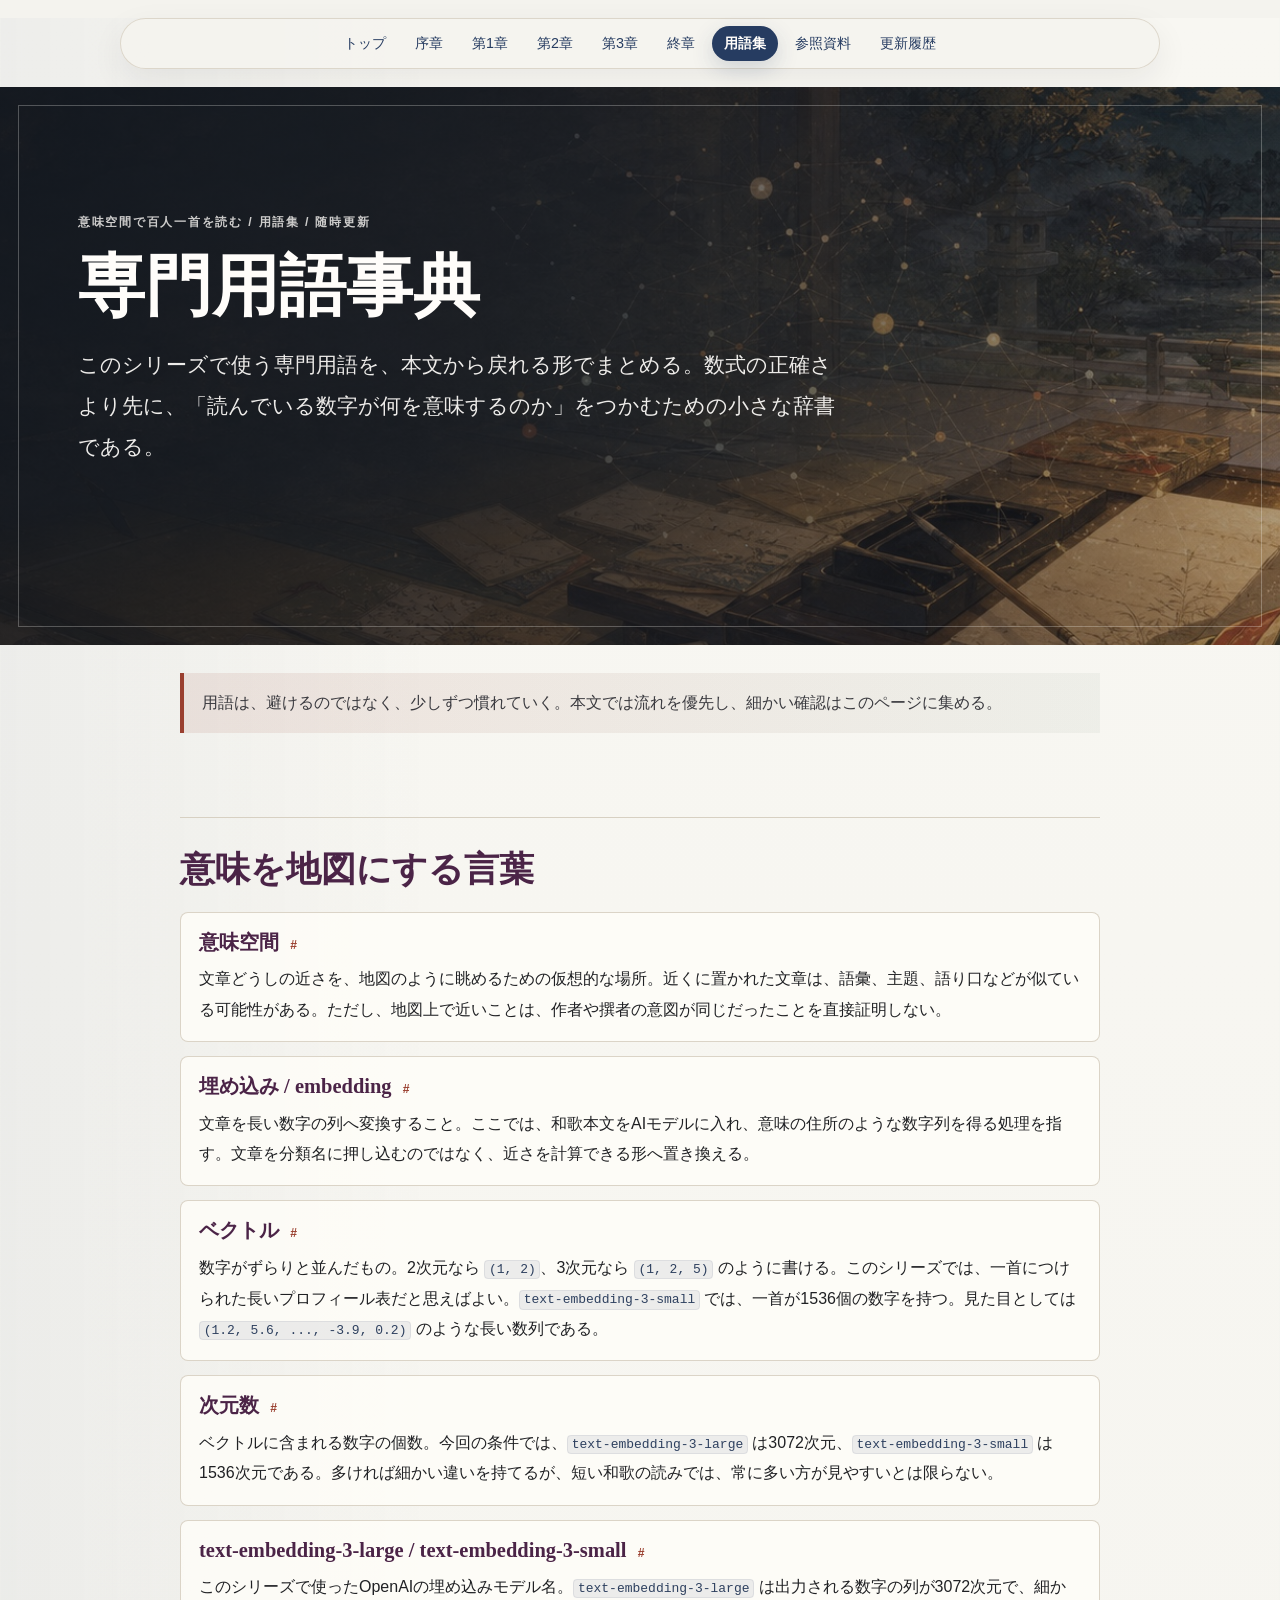
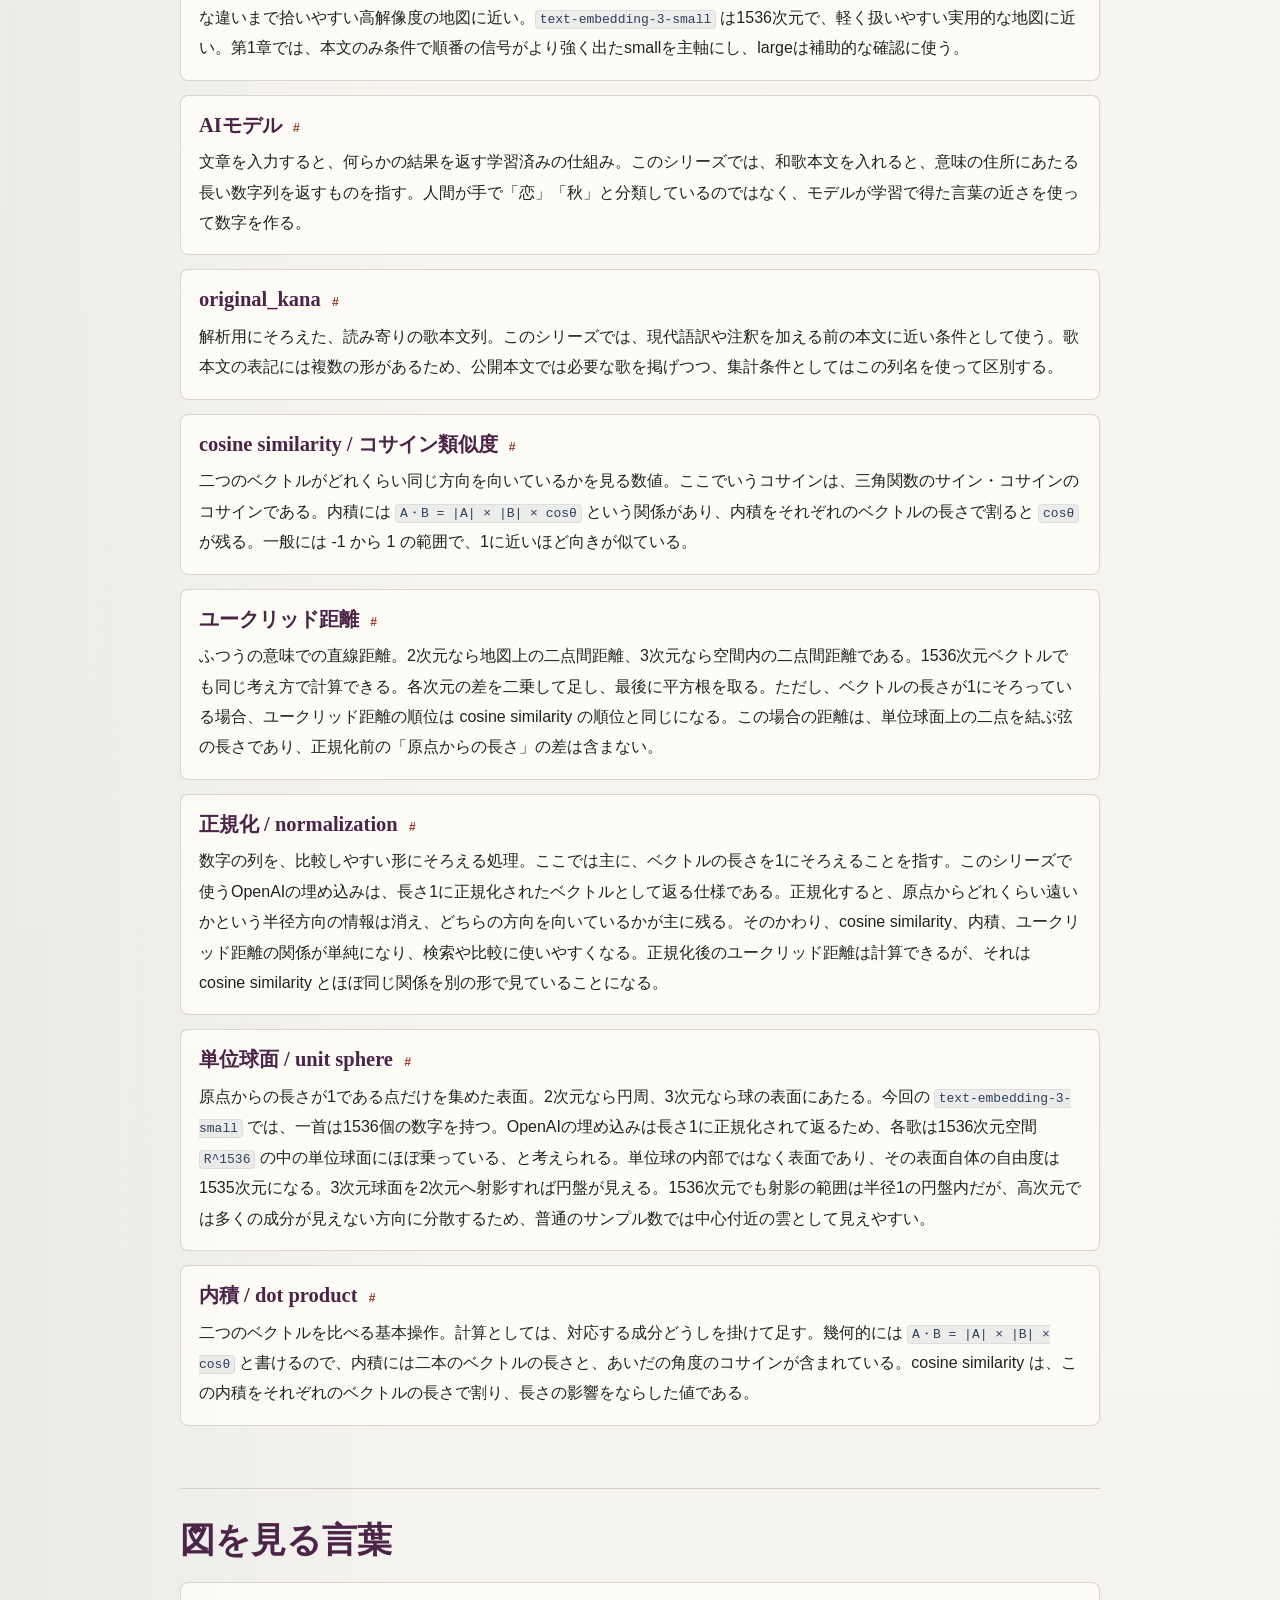
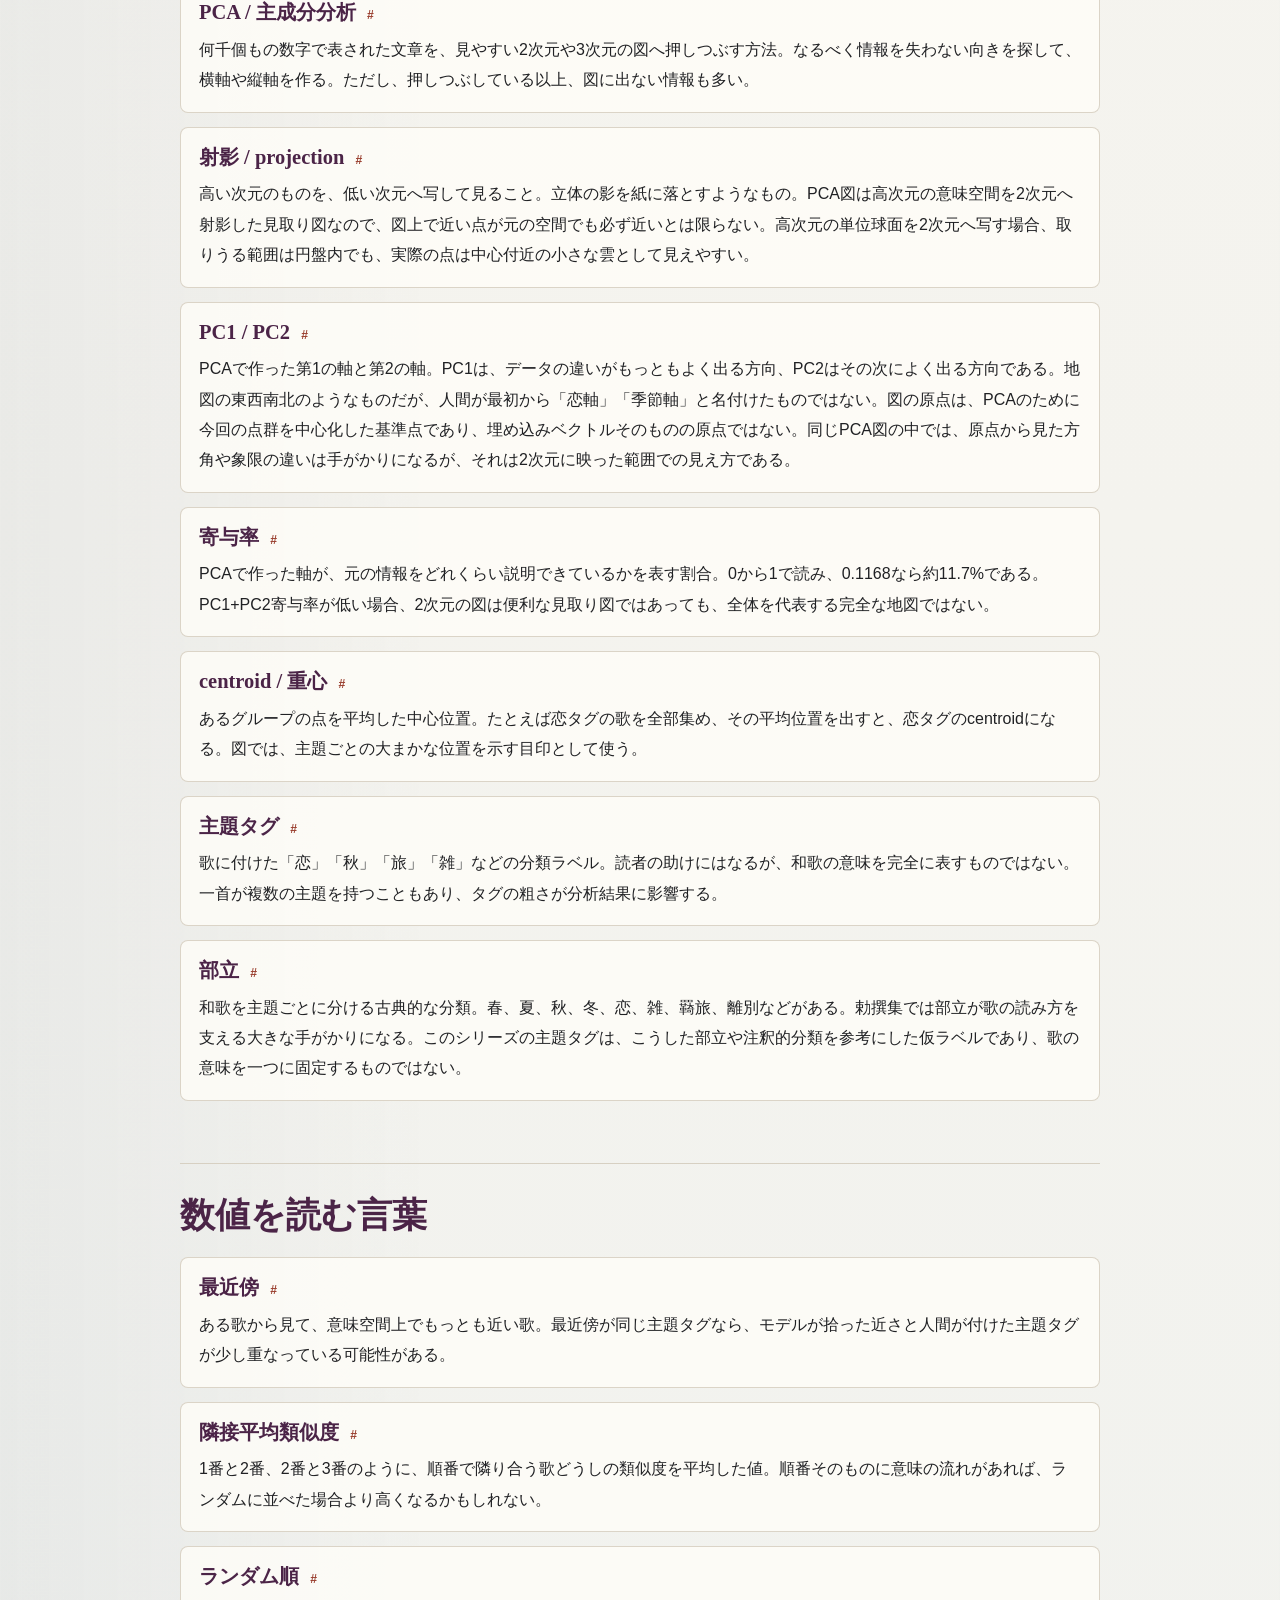
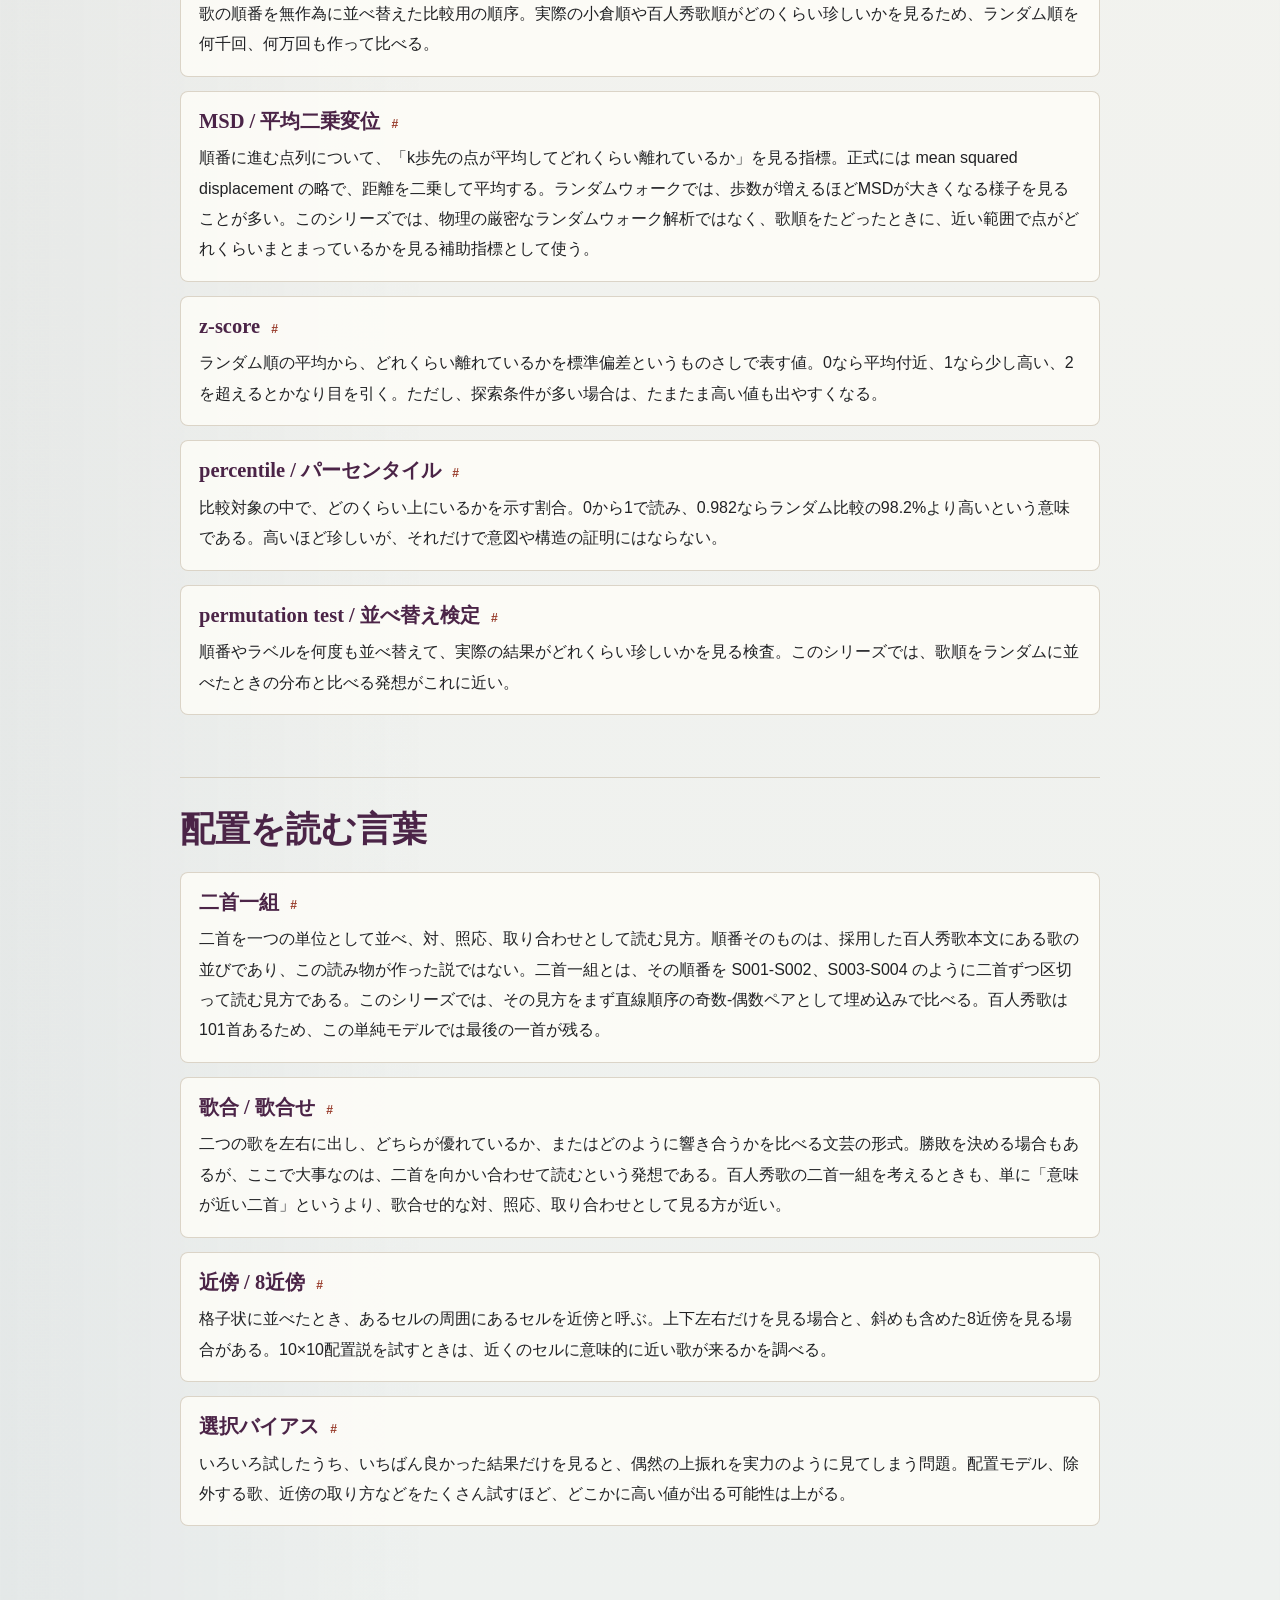
==== docs/glossary/index.html @ 50a4e195 "Initial public HTML reading series" ====
<!doctype html>
<html lang="ja">
  <head>
    <meta charset="utf-8" />
    <meta name="viewport" content="width=device-width, initial-scale=1" />
    <title>用語集 | 意味空間で百人一首を読む</title>
    <link rel="icon" type="image/svg+xml" href="../favicon.svg" />
    <link rel="stylesheet" href="../assets/reading.css?v=20260703-heian-hero4" />
  </head>
  <body class="article article-zero">
    <main>
      <nav>
        <a href="../">トップ</a>
        <a href="../paper/0/">序章</a>
        <a href="../paper/">第1章</a>
        <a href="../paper/2/">第2章</a>
        <a href="../paper/3/">第3章</a>
        <a href="../paper/final/">終章</a>
        <a href="./" aria-current="page">用語集</a>
        <a href="../references/">参照資料</a>
        <a href="../updates/">更新履歴</a>
      </nav>

      <header class="article-hero">
        <p class="meta">意味空間で百人一首を読む / 用語集 / 随時更新</p>
        <h1>専門用語事典</h1>
        <p class="lead">
          このシリーズで使う専門用語を、本文から戻れる形でまとめる。数式の正確さより先に、「読んでいる数字が何を意味するのか」をつかむための小さな辞書である。
        </p>
      </header>

      <p class="note">
        用語は、避けるのではなく、少しずつ慣れていく。本文では流れを優先し、細かい確認はこのページに集める。
      </p>

      <section>
        <h2>意味を地図にする言葉</h2>
        <div class="glossary-list">
          <article class="glossary-item" id="term-semantic-space">
            <h3>意味空間 <a class="anchor-link" href="#term-semantic-space">#</a></h3>
            <p>
              文章どうしの近さを、地図のように眺めるための仮想的な場所。近くに置かれた文章は、語彙、主題、語り口などが似ている可能性がある。ただし、地図上で近いことは、作者や撰者の意図が同じだったことを直接証明しない。
            </p>
          </article>

          <article class="glossary-item" id="term-embedding">
            <h3>埋め込み / embedding <a class="anchor-link" href="#term-embedding">#</a></h3>
            <p>
              文章を長い数字の列へ変換すること。ここでは、和歌本文をAIモデルに入れ、意味の住所のような数字列を得る処理を指す。文章を分類名に押し込むのではなく、近さを計算できる形へ置き換える。
            </p>
          </article>

          <article class="glossary-item" id="term-vector">
            <h3>ベクトル <a class="anchor-link" href="#term-vector">#</a></h3>
            <p>
              数字がずらりと並んだもの。2次元なら <code>(1, 2)</code>、3次元なら <code>(1, 2, 5)</code> のように書ける。このシリーズでは、一首につけられた長いプロフィール表だと思えばよい。<code>text-embedding-3-small</code> では、一首が1536個の数字を持つ。見た目としては <code>(1.2, 5.6, ..., -3.9, 0.2)</code> のような長い数列である。
            </p>
          </article>

          <article class="glossary-item" id="term-dimension">
            <h3>次元数 <a class="anchor-link" href="#term-dimension">#</a></h3>
            <p>
              ベクトルに含まれる数字の個数。今回の条件では、<code>text-embedding-3-large</code> は3072次元、<code>text-embedding-3-small</code> は1536次元である。多ければ細かい違いを持てるが、短い和歌の読みでは、常に多い方が見やすいとは限らない。
            </p>
          </article>

          <article class="glossary-item" id="term-model-large-small">
            <h3>text-embedding-3-large / text-embedding-3-small <a class="anchor-link" href="#term-model-large-small">#</a></h3>
            <p>
              このシリーズで使ったOpenAIの埋め込みモデル名。<code>text-embedding-3-large</code> は出力される数字の列が3072次元で、細かな違いまで拾いやすい高解像度の地図に近い。<code>text-embedding-3-small</code> は1536次元で、軽く扱いやすい実用的な地図に近い。第1章では、本文のみ条件で順番の信号がより強く出たsmallを主軸にし、largeは補助的な確認に使う。
            </p>
          </article>

          <article class="glossary-item" id="term-ai-model">
            <h3>AIモデル <a class="anchor-link" href="#term-ai-model">#</a></h3>
            <p>
              文章を入力すると、何らかの結果を返す学習済みの仕組み。このシリーズでは、和歌本文を入れると、意味の住所にあたる長い数字列を返すものを指す。人間が手で「恋」「秋」と分類しているのではなく、モデルが学習で得た言葉の近さを使って数字を作る。
            </p>
          </article>

          <article class="glossary-item" id="term-original-kana">
            <h3>original_kana <a class="anchor-link" href="#term-original-kana">#</a></h3>
            <p>
              解析用にそろえた、読み寄りの歌本文列。このシリーズでは、現代語訳や注釈を加える前の本文に近い条件として使う。歌本文の表記には複数の形があるため、公開本文では必要な歌を掲げつつ、集計条件としてはこの列名を使って区別する。
            </p>
          </article>

          <article class="glossary-item" id="term-cosine">
            <h3>cosine similarity / コサイン類似度 <a class="anchor-link" href="#term-cosine">#</a></h3>
            <p>
              二つのベクトルがどれくらい同じ方向を向いているかを見る数値。ここでいうコサインは、三角関数のサイン・コサインのコサインである。内積には <code>A・B = |A| × |B| × cosθ</code> という関係があり、内積をそれぞれのベクトルの長さで割ると <code>cosθ</code> が残る。一般には -1 から 1 の範囲で、1に近いほど向きが似ている。
            </p>
          </article>

          <article class="glossary-item" id="term-euclidean">
            <h3>ユークリッド距離 <a class="anchor-link" href="#term-euclidean">#</a></h3>
            <p>
              ふつうの意味での直線距離。2次元なら地図上の二点間距離、3次元なら空間内の二点間距離である。1536次元ベクトルでも同じ考え方で計算できる。各次元の差を二乗して足し、最後に平方根を取る。ただし、ベクトルの長さが1にそろっている場合、ユークリッド距離の順位は cosine similarity の順位と同じになる。この場合の距離は、単位球面上の二点を結ぶ弦の長さであり、正規化前の「原点からの長さ」の差は含まない。
            </p>
          </article>

          <article class="glossary-item" id="term-normalization">
            <h3>正規化 / normalization <a class="anchor-link" href="#term-normalization">#</a></h3>
            <p>
              数字の列を、比較しやすい形にそろえる処理。ここでは主に、ベクトルの長さを1にそろえることを指す。このシリーズで使うOpenAIの埋め込みは、長さ1に正規化されたベクトルとして返る仕様である。正規化すると、原点からどれくらい遠いかという半径方向の情報は消え、どちらの方向を向いているかが主に残る。そのかわり、cosine similarity、内積、ユークリッド距離の関係が単純になり、検索や比較に使いやすくなる。正規化後のユークリッド距離は計算できるが、それは cosine similarity とほぼ同じ関係を別の形で見ていることになる。
            </p>
          </article>

          <article class="glossary-item" id="term-unit-sphere">
            <h3>単位球面 / unit sphere <a class="anchor-link" href="#term-unit-sphere">#</a></h3>
            <p>
              原点からの長さが1である点だけを集めた表面。2次元なら円周、3次元なら球の表面にあたる。今回の <code>text-embedding-3-small</code> では、一首は1536個の数字を持つ。OpenAIの埋め込みは長さ1に正規化されて返るため、各歌は1536次元空間 <code>R^1536</code> の中の単位球面にほぼ乗っている、と考えられる。単位球の内部ではなく表面であり、その表面自体の自由度は1535次元になる。3次元球面を2次元へ射影すれば円盤が見える。1536次元でも射影の範囲は半径1の円盤内だが、高次元では多くの成分が見えない方向に分散するため、普通のサンプル数では中心付近の雲として見えやすい。
            </p>
          </article>

          <article class="glossary-item" id="term-dot-product">
            <h3>内積 / dot product <a class="anchor-link" href="#term-dot-product">#</a></h3>
            <p>
              二つのベクトルを比べる基本操作。計算としては、対応する成分どうしを掛けて足す。幾何的には <code>A・B = |A| × |B| × cosθ</code> と書けるので、内積には二本のベクトルの長さと、あいだの角度のコサインが含まれている。cosine similarity は、この内積をそれぞれのベクトルの長さで割り、長さの影響をならした値である。
            </p>
          </article>
        </div>
      </section>

      <section>
        <h2>図を見る言葉</h2>
        <div class="glossary-list">
          <article class="glossary-item" id="term-pca">
            <h3>PCA / 主成分分析 <a class="anchor-link" href="#term-pca">#</a></h3>
            <p>
              何千個もの数字で表された文章を、見やすい2次元や3次元の図へ押しつぶす方法。なるべく情報を失わない向きを探して、横軸や縦軸を作る。ただし、押しつぶしている以上、図に出ない情報も多い。
            </p>
          </article>

          <article class="glossary-item" id="term-projection">
            <h3>射影 / projection <a class="anchor-link" href="#term-projection">#</a></h3>
            <p>
              高い次元のものを、低い次元へ写して見ること。立体の影を紙に落とすようなもの。PCA図は高次元の意味空間を2次元へ射影した見取り図なので、図上で近い点が元の空間でも必ず近いとは限らない。高次元の単位球面を2次元へ写す場合、取りうる範囲は円盤内でも、実際の点は中心付近の小さな雲として見えやすい。
            </p>
          </article>

          <article class="glossary-item" id="term-pc">
            <h3>PC1 / PC2 <a class="anchor-link" href="#term-pc">#</a></h3>
            <p>
              PCAで作った第1の軸と第2の軸。PC1は、データの違いがもっともよく出る方向、PC2はその次によく出る方向である。地図の東西南北のようなものだが、人間が最初から「恋軸」「季節軸」と名付けたものではない。図の原点は、PCAのために今回の点群を中心化した基準点であり、埋め込みベクトルそのものの原点ではない。同じPCA図の中では、原点から見た方角や象限の違いは手がかりになるが、それは2次元に映った範囲での見え方である。
            </p>
          </article>

          <article class="glossary-item" id="term-explained-variance">
            <h3>寄与率 <a class="anchor-link" href="#term-explained-variance">#</a></h3>
            <p>
              PCAで作った軸が、元の情報をどれくらい説明できているかを表す割合。0から1で読み、0.1168なら約11.7%である。PC1+PC2寄与率が低い場合、2次元の図は便利な見取り図ではあっても、全体を代表する完全な地図ではない。
            </p>
          </article>

          <article class="glossary-item" id="term-centroid">
            <h3>centroid / 重心 <a class="anchor-link" href="#term-centroid">#</a></h3>
            <p>
              あるグループの点を平均した中心位置。たとえば恋タグの歌を全部集め、その平均位置を出すと、恋タグのcentroidになる。図では、主題ごとの大まかな位置を示す目印として使う。
            </p>
          </article>

          <article class="glossary-item" id="term-theme-tag">
            <h3>主題タグ <a class="anchor-link" href="#term-theme-tag">#</a></h3>
            <p>
              歌に付けた「恋」「秋」「旅」「雑」などの分類ラベル。読者の助けにはなるが、和歌の意味を完全に表すものではない。一首が複数の主題を持つこともあり、タグの粗さが分析結果に影響する。
            </p>
          </article>

          <article class="glossary-item" id="term-budate">
            <h3>部立 <a class="anchor-link" href="#term-budate">#</a></h3>
            <p>
              和歌を主題ごとに分ける古典的な分類。春、夏、秋、冬、恋、雑、羇旅、離別などがある。勅撰集では部立が歌の読み方を支える大きな手がかりになる。このシリーズの主題タグは、こうした部立や注釈的分類を参考にした仮ラベルであり、歌の意味を一つに固定するものではない。
            </p>
          </article>
        </div>
      </section>

      <section>
        <h2>数値を読む言葉</h2>
        <div class="glossary-list">
          <article class="glossary-item" id="term-nearest-neighbor">
            <h3>最近傍 <a class="anchor-link" href="#term-nearest-neighbor">#</a></h3>
            <p>
              ある歌から見て、意味空間上でもっとも近い歌。最近傍が同じ主題タグなら、モデルが拾った近さと人間が付けた主題タグが少し重なっている可能性がある。
            </p>
          </article>

          <article class="glossary-item" id="term-adjacent-similarity">
            <h3>隣接平均類似度 <a class="anchor-link" href="#term-adjacent-similarity">#</a></h3>
            <p>
              1番と2番、2番と3番のように、順番で隣り合う歌どうしの類似度を平均した値。順番そのものに意味の流れがあれば、ランダムに並べた場合より高くなるかもしれない。
            </p>
          </article>

          <article class="glossary-item" id="term-random-order">
            <h3>ランダム順 <a class="anchor-link" href="#term-random-order">#</a></h3>
            <p>
              歌の順番を無作為に並べ替えた比較用の順序。実際の小倉順や百人秀歌順がどのくらい珍しいかを見るため、ランダム順を何千回、何万回も作って比べる。
            </p>
          </article>

          <article class="glossary-item" id="term-msd">
            <h3>MSD / 平均二乗変位 <a class="anchor-link" href="#term-msd">#</a></h3>
            <p>
              順番に進む点列について、「k歩先の点が平均してどれくらい離れているか」を見る指標。正式には mean squared displacement の略で、距離を二乗して平均する。ランダムウォークでは、歩数が増えるほどMSDが大きくなる様子を見ることが多い。このシリーズでは、物理の厳密なランダムウォーク解析ではなく、歌順をたどったときに、近い範囲で点がどれくらいまとまっているかを見る補助指標として使う。
            </p>
          </article>

          <article class="glossary-item" id="term-z-score">
            <h3>z-score <a class="anchor-link" href="#term-z-score">#</a></h3>
            <p>
              ランダム順の平均から、どれくらい離れているかを標準偏差というものさしで表す値。0なら平均付近、1なら少し高い、2を超えるとかなり目を引く。ただし、探索条件が多い場合は、たまたま高い値も出やすくなる。
            </p>
          </article>

          <article class="glossary-item" id="term-percentile">
            <h3>percentile / パーセンタイル <a class="anchor-link" href="#term-percentile">#</a></h3>
            <p>
              比較対象の中で、どのくらい上にいるかを示す割合。0から1で読み、0.982ならランダム比較の98.2%より高いという意味である。高いほど珍しいが、それだけで意図や構造の証明にはならない。
            </p>
          </article>

          <article class="glossary-item" id="term-permutation">
            <h3>permutation test / 並べ替え検定 <a class="anchor-link" href="#term-permutation">#</a></h3>
            <p>
              順番やラベルを何度も並べ替えて、実際の結果がどれくらい珍しいかを見る検査。このシリーズでは、歌順をランダムに並べたときの分布と比べる発想がこれに近い。
            </p>
          </article>
        </div>
      </section>

      <section>
        <h2>配置を読む言葉</h2>
        <div class="glossary-list">
          <article class="glossary-item" id="term-two-poem-pair">
            <h3>二首一組 <a class="anchor-link" href="#term-two-poem-pair">#</a></h3>
            <p>
              二首を一つの単位として並べ、対、照応、取り合わせとして読む見方。順番そのものは、採用した百人秀歌本文にある歌の並びであり、この読み物が作った説ではない。二首一組とは、その順番を S001-S002、S003-S004 のように二首ずつ区切って読む見方である。このシリーズでは、その見方をまず直線順序の奇数-偶数ペアとして埋め込みで比べる。百人秀歌は101首あるため、この単純モデルでは最後の一首が残る。
            </p>
          </article>

          <article class="glossary-item" id="term-utaawase">
            <h3>歌合 / 歌合せ <a class="anchor-link" href="#term-utaawase">#</a></h3>
            <p>
              二つの歌を左右に出し、どちらが優れているか、またはどのように響き合うかを比べる文芸の形式。勝敗を決める場合もあるが、ここで大事なのは、二首を向かい合わせて読むという発想である。百人秀歌の二首一組を考えるときも、単に「意味が近い二首」というより、歌合せ的な対、照応、取り合わせとして見る方が近い。
            </p>
          </article>

          <article class="glossary-item" id="term-neighborhood">
            <h3>近傍 / 8近傍 <a class="anchor-link" href="#term-neighborhood">#</a></h3>
            <p>
              格子状に並べたとき、あるセルの周囲にあるセルを近傍と呼ぶ。上下左右だけを見る場合と、斜めも含めた8近傍を見る場合がある。10×10配置説を試すときは、近くのセルに意味的に近い歌が来るかを調べる。
            </p>
          </article>

          <article class="glossary-item" id="term-selection-bias">
            <h3>選択バイアス <a class="anchor-link" href="#term-selection-bias">#</a></h3>
            <p>
              いろいろ試したうち、いちばん良かった結果だけを見ると、偶然の上振れを実力のように見てしまう問題。配置モデル、除外する歌、近傍の取り方などをたくさん試すほど、どこかに高い値が出る可能性は上がる。
            </p>
          </article>
        </div>
      </section>
    </main>
  </body>
</html>
---- docs/assets/reading.css ----
* {
  box-sizing: border-box;
}

:root {
  color-scheme: light;
  --ink: #202124;
  --soft-ink: #3a3a3f;
  --muted: #74706a;
  --line: #d7d0c2;
  --paper: #f4f3ee;
  --wash: #eceff0;
  --panel: rgba(255, 254, 249, 0.92);
  --plum: #4b2447;
  --cinnabar: #9a3f2f;
  --moss: #526b55;
  --indigo: #263c61;
  --gold: #a77d35;
  --shadow: 0 22px 70px rgba(38, 45, 47, 0.15);
  --serif: "Hiragino Mincho ProN", "Yu Mincho", "YuMincho", "Noto Serif JP", serif;
  --sans: -apple-system, BlinkMacSystemFont, "Hiragino Sans", "Yu Gothic", "YuGothic", sans-serif;
}

html {
  background: var(--paper);
  scroll-padding-top: 112px;
}

body {
  background:
    linear-gradient(90deg, rgba(38, 60, 97, 0.05) 0, transparent 34%),
    linear-gradient(180deg, #f8f7f2 0, var(--paper) 58%, #eef1ef 100%);
  color: var(--ink);
  font-family: var(--sans);
  line-height: 1.9;
  margin: 0;
}

body.home main,
body.article main {
  margin: 0;
  max-width: none;
  padding: 0 0 80px;
}

body.home > main > *,
body.article > main > * {
  margin-left: auto;
  margin-right: auto;
  max-width: 1040px;
  width: calc(100% - 44px);
}

body.home > main > .home-hero,
body.article > main > .article-hero {
  max-width: none;
  width: 100%;
}

nav {
  align-items: center;
  background: rgba(244, 243, 238, 0.82);
  border: 1px solid rgba(215, 208, 194, 0.82);
  border-radius: 999px;
  box-shadow: 0 12px 34px rgba(32, 33, 36, 0.07);
  display: flex;
  flex-wrap: wrap;
  gap: 5px;
  justify-content: center;
  margin-bottom: 0;
  margin-top: 18px;
  padding: 7px;
  position: sticky;
  top: 14px;
  z-index: 5;
}

nav a,
.button {
  border-radius: 999px;
  color: var(--indigo);
  display: inline-flex;
  font-size: 0.9rem;
  letter-spacing: 0;
  line-height: 1.3;
  margin-right: 0;
  padding: 8px 12px;
  text-decoration: none;
}

nav a:hover,
.button:hover {
  background: rgba(38, 60, 97, 0.09);
}

nav a[aria-current="page"] {
  background: var(--indigo);
  box-shadow: 0 8px 22px rgba(38, 60, 97, 0.18);
  color: #fffdfa;
  font-weight: 700;
}

nav a[aria-current="page"]:hover {
  background: var(--indigo);
  color: #fffdfa;
}

a {
  color: var(--indigo);
  text-decoration-color: rgba(154, 63, 47, 0.45);
  text-decoration-thickness: 1px;
  text-underline-offset: 4px;
}

a:hover {
  color: var(--cinnabar);
}

.term {
  color: var(--indigo);
  text-decoration-color: rgba(154, 63, 47, 0.42);
  text-decoration-line: underline;
  text-decoration-style: dotted;
  text-decoration-thickness: 1px;
  text-underline-offset: 4px;
}

.home-hero,
.article-hero {
  --hero-image: url("../figures/hero-heian-semantic-map.jpg");
  background-image:
    linear-gradient(90deg, rgba(20, 24, 31, 0.88) 0%, rgba(30, 32, 37, 0.68) 52%, rgba(30, 32, 37, 0.2) 100%),
    var(--hero-image);
  background-position: center 62%;
  background-size: 145% auto;
  border-radius: 0;
  color: #fffdfa;
  margin-top: 18px;
  min-height: min(62vh, 590px);
  overflow: hidden;
  padding: clamp(64px, 10vw, 124px) clamp(24px, 7vw, 78px);
  position: relative;
  width: 100%;
}

.home-hero {
  --hero-image: url("../figures/hero-heian-semantic-map.jpg");
  background-position: center center;
  background-size: cover;
  margin-top: 18px;
  max-width: none;
  min-height: min(66vh, 620px);
  width: 100%;
}

.article-one .article-hero {
  --hero-image: url("../figures/hero-heian-semantic-map.jpg");
}

.article-zero .article-hero {
  --hero-image: url("../figures/hero-heian-semantic-map.jpg");
}

.home-hero::before,
.article-hero::before {
  border: 1px solid rgba(255, 253, 250, 0.26);
  content: "";
  inset: 18px;
  pointer-events: none;
  position: absolute;
}

.home-hero > *,
.article-hero > * {
  max-width: 820px;
  position: relative;
}

.meta,
.eyebrow {
  color: inherit;
  font-size: 0.78rem;
  font-weight: 700;
  letter-spacing: 0.14em;
  margin: 0 0 18px;
  opacity: 0.78;
  text-transform: uppercase;
}

h1 {
  font-family: var(--serif);
  font-size: clamp(2.45rem, 6.2vw, 5.15rem);
  font-weight: 600;
  letter-spacing: 0;
  line-height: 1.06;
  margin: 0 0 22px;
}

.article-hero h1 {
  font-size: clamp(2.25rem, 5.2vw, 4.65rem);
}

.lead {
  color: inherit;
  font-size: clamp(1.06rem, 2vw, 1.34rem);
  line-height: 1.92;
  max-width: 760px;
  opacity: 0.92;
}

.project-credits {
  display: flex;
  flex-wrap: wrap;
  gap: 10px 18px;
  margin: 22px 0 0;
  max-width: 760px;
}

.project-credits span {
  background: rgba(255, 253, 250, 0.1);
  border: 1px solid rgba(255, 253, 250, 0.22);
  color: rgba(255, 253, 250, 0.88);
  font-size: 0.88rem;
  line-height: 1.5;
  padding: 6px 10px;
}

.project-credits b {
  color: #fffdfa;
  font-weight: 700;
  margin-right: 0.45em;
}

.project-credits small {
  color: rgba(255, 253, 250, 0.72);
  font-size: 0.78em;
  margin-left: 0.3em;
  white-space: nowrap;
}

.home-hero .project-credits {
  margin-bottom: 28px;
}

.hero-actions {
  display: flex;
  flex-wrap: wrap;
  gap: 12px;
  margin-top: 34px;
}

.hero-actions a {
  border: 1px solid rgba(255, 253, 250, 0.54);
  border-radius: 999px;
  color: #fffdfa;
  padding: 10px 16px;
  text-decoration: none;
}

.hero-actions a:first-child {
  background: rgba(255, 253, 250, 0.16);
}

.hero-actions a:hover {
  background: rgba(255, 253, 250, 0.26);
  color: #fffdfa;
}

.home .note,
.article .note {
  background: linear-gradient(90deg, rgba(154, 63, 47, 0.1), rgba(82, 107, 85, 0.06));
  border-left: 4px solid var(--cinnabar);
  color: var(--soft-ink);
  margin-bottom: 22px;
  margin-top: 28px;
  padding: 15px 0 15px 18px;
}

section {
  padding-top: 8px;
}

body.article section,
body.article .note {
  max-width: 920px;
}

body.article .article-hero .note {
  background: rgba(255, 253, 250, 0.08);
  border-left-color: rgba(201, 88, 65, 0.84);
  color: rgba(255, 253, 250, 0.88);
  max-width: 760px;
}

body.article section:has(.grid),
body.article section:has(.two),
body.article section:has(table) {
  max-width: 1040px;
}

body.article section:has(.figure-spread) {
  max-width: 1280px;
}

.chapter-toc {
  background: rgba(255, 254, 249, 0.76);
  border: 1px solid rgba(215, 208, 194, 0.92);
  border-radius: 8px;
  box-shadow: 0 14px 42px rgba(45, 50, 52, 0.06);
  margin-bottom: 18px;
  margin-top: 30px;
  max-width: 1040px;
  padding: 18px 20px 20px;
}

.toc-title {
  color: var(--plum);
  font-family: var(--serif);
  font-size: 1.12rem;
  font-weight: 600;
  line-height: 1.35;
  margin: 0 0 10px;
}

.chapter-toc ol {
  display: grid;
  gap: 7px 22px;
  grid-template-columns: repeat(auto-fit, minmax(220px, 1fr));
  line-height: 1.6;
  margin: 0;
  padding-left: 1.3em;
}

.chapter-toc li {
  color: var(--muted);
  padding-left: 0.15em;
}

.chapter-toc a {
  color: var(--indigo);
  text-decoration: none;
}

.chapter-toc a:hover {
  color: var(--cinnabar);
  text-decoration: underline;
  text-underline-offset: 4px;
}

h2 {
  border-top: 1px solid var(--line);
  color: var(--plum);
  font-family: var(--serif);
  font-size: clamp(1.48rem, 3vw, 2.2rem);
  font-weight: 600;
  letter-spacing: 0;
  line-height: 1.35;
  margin: 54px 0 18px;
  padding-top: 28px;
}

h3 {
  color: var(--indigo);
  font-size: 1.04rem;
  letter-spacing: 0;
  margin: 30px 0 10px;
}

p {
  margin: 0 0 1.05em;
}

code {
  background: rgba(38, 60, 97, 0.08);
  border: 1px solid rgba(38, 60, 97, 0.08);
  border-radius: 4px;
  color: #2e405f;
  padding: 0.08em 0.28em;
}

.grid {
  display: grid;
  gap: 16px;
  grid-template-columns: repeat(3, minmax(0, 1fr));
  margin: 24px 0 34px;
}

.term-roadmap {
  background: rgba(255, 254, 249, 0.74);
  border: 1px solid rgba(215, 208, 194, 0.92);
  border-radius: 8px;
  display: grid;
  grid-template-columns: repeat(auto-fit, minmax(145px, 1fr));
  margin: 24px 0 34px;
  overflow: hidden;
}

.term-step {
  border-right: 1px solid rgba(215, 208, 194, 0.82);
  min-width: 0;
  padding: 16px;
}

.term-step:last-child {
  border-right: 0;
}

.term-step b {
  color: var(--plum);
  display: block;
  font-family: var(--serif);
  font-size: 1.05rem;
  font-weight: 600;
  line-height: 1.35;
  margin-bottom: 7px;
}

.term-step span {
  color: var(--soft-ink);
  display: block;
  font-size: 0.88rem;
  line-height: 1.65;
  margin-bottom: 8px;
}

.term-step a {
  font-size: 0.82rem;
  font-weight: 700;
}

.deep-dive {
  background: rgba(255, 254, 249, 0.76);
  border: 1px solid rgba(215, 208, 194, 0.92);
  border-radius: 8px;
  margin: 18px 0;
  padding: 0;
}

.deep-dive summary {
  color: var(--ink);
  cursor: pointer;
  font-family: var(--serif);
  font-size: 1.18rem;
  font-weight: 600;
  line-height: 1.45;
  list-style-position: outside;
  padding: 18px 22px;
}

.deep-dive summary span {
  color: var(--muted);
  display: block;
  font-family: var(--sans);
  font-size: 0.78rem;
  font-weight: 700;
  letter-spacing: 0.08em;
  line-height: 1.4;
  margin-bottom: 4px;
}

.deep-dive[open] {
  padding-bottom: 8px;
}

.deep-dive[open] summary {
  border-bottom: 1px solid rgba(215, 208, 194, 0.7);
  margin-bottom: 18px;
}

.deep-dive > p,
.deep-dive > figure {
  margin-left: 22px;
  margin-right: 22px;
}

.card {
  background: var(--panel);
  border: 1px solid rgba(215, 208, 194, 0.92);
  border-radius: 8px;
  box-shadow: 0 16px 46px rgba(45, 50, 52, 0.08);
  padding: 20px;
}

.card b {
  color: var(--plum);
  display: block;
  font-family: var(--serif);
  font-size: 1.35rem;
  font-weight: 600;
  line-height: 1.35;
  margin-bottom: 8px;
}

.card span {
  color: var(--muted);
  display: block;
  font-size: 0.94rem;
}

.two {
  display: grid;
  gap: 22px;
  grid-template-columns: repeat(2, minmax(0, 1fr));
}

.table-wrap {
  margin: 18px 0 32px;
  overflow-x: auto;
}

.table-wrap table {
  margin: 0;
  min-width: 720px;
}

.poem-table table {
  min-width: 1120px;
}

.poem-table th:nth-child(3),
.poem-table th:nth-child(4) {
  min-width: 240px;
}

.poem-table tr[id] {
  scroll-margin-top: 112px;
}

.poem-id {
  color: var(--muted);
  display: block;
  font-size: 0.82rem;
  font-weight: 700;
  line-height: 1.45;
  margin-bottom: 5px;
}

.waka {
  background: rgba(255, 253, 250, 0.62);
  border-left: 3px solid rgba(154, 63, 47, 0.32);
  border-radius: 0 6px 6px 0;
  color: var(--ink);
  display: block;
  font-family: var(--serif);
  font-size: 0.98rem;
  line-height: 1.75;
  padding: 8px 10px 8px 12px;
}

.waka-quote {
  background: rgba(255, 253, 250, 0.72);
  border-left: 4px solid rgba(154, 63, 47, 0.42);
  color: var(--ink);
  font-family: var(--serif);
  font-size: clamp(1.08rem, 2vw, 1.28rem);
  line-height: 1.95;
  margin: 22px 0 28px;
  padding: 14px 18px;
}

.poem-card-grid {
  display: grid;
  gap: 16px;
  grid-template-columns: repeat(3, minmax(0, 1fr));
  margin: 22px 0 34px;
}

.poem-card {
  background: rgba(255, 254, 249, 0.78);
  border: 1px solid rgba(215, 208, 194, 0.94);
  border-radius: 8px;
  padding: 18px;
}

.poem-card p:last-child {
  margin-bottom: 0;
}

.poem-card .waka {
  margin-bottom: 12px;
}

.poem-meta {
  color: var(--muted);
  display: block;
  font-size: 0.82rem;
  font-weight: 600;
  margin-top: 3px;
}

figure {
  margin: 28px 0 38px;
}

.figure-spread {
  margin-bottom: 52px;
  margin-top: 34px;
}

.figure-wide {
  margin-bottom: 52px;
  margin-left: 50%;
  margin-top: 34px;
  max-width: 1280px;
  transform: translateX(-50%);
  width: min(1280px, calc(100vw - 44px));
}

figure img {
  background: #fffdfa;
  border: 1px solid rgba(215, 208, 194, 0.95);
  border-radius: 8px;
  box-shadow: var(--shadow);
  display: block;
  height: auto;
  width: 100%;
}

.figure-spread img {
  border-radius: 4px;
}

.figure-wide img {
  border-radius: 4px;
}

.article-illustration {
  margin-bottom: 44px;
  margin-left: auto;
  margin-right: auto;
  margin-top: 34px;
  max-width: 920px;
}

.article-illustration img {
  aspect-ratio: 3 / 2;
  object-fit: cover;
}

figcaption {
  color: var(--muted);
  font-size: 0.88rem;
  line-height: 1.65;
  margin-top: 10px;
}

table {
  background: rgba(255, 254, 249, 0.76);
  border-collapse: collapse;
  border-top: 1px solid var(--line);
  margin: 18px 0 32px;
  width: 100%;
}

td,
th {
  border-bottom: 1px solid var(--line);
  padding: 11px 10px;
  text-align: left;
  vertical-align: top;
}

th {
  color: var(--plum);
  font-weight: 700;
  white-space: nowrap;
}

ul {
  padding-left: 1.2rem;
}

.tag {
  background: rgba(255, 254, 249, 0.72);
  border: 1px solid var(--line);
  border-radius: 999px;
  display: inline-block;
  font-size: 0.88rem;
  margin: 0 6px 8px 0;
  padding: 3px 11px;
}

.cite {
  color: var(--cinnabar);
  font-size: 0.82em;
  font-weight: 700;
  padding-left: 0.12em;
  text-decoration: none;
  vertical-align: super;
}

a:not(.cite) + .cite,
.cite + .cite {
  margin-left: 0.24em;
}

.cite:hover {
  color: var(--plum);
  text-decoration: underline;
}

.references {
  border-top: 1px solid var(--line);
  margin-top: 58px;
  padding-top: 28px;
}

.references h2 {
  border-top: 0;
  margin-top: 0;
  padding-top: 0;
}

.ref-list {
  display: grid;
  gap: 12px;
  margin: 18px 0 0;
}

.ref-item {
  background: rgba(255, 254, 249, 0.72);
  border: 1px solid rgba(215, 208, 194, 0.9);
  border-radius: 8px;
  color: var(--soft-ink);
  padding: 12px 14px 12px 62px;
  position: relative;
  scroll-margin-top: 112px;
}

.ref-label {
  color: var(--cinnabar);
  font-weight: 800;
  left: 14px;
  position: absolute;
  top: 12px;
}

.glossary-list {
  display: grid;
  gap: 14px;
  margin: 18px 0 0;
}

.glossary-item {
  background: rgba(255, 254, 249, 0.76);
  border: 1px solid rgba(215, 208, 194, 0.9);
  border-radius: 8px;
  padding: 16px 18px;
  scroll-margin-top: 112px;
}

.glossary-item h3 {
  color: var(--plum);
  font-family: var(--serif);
  font-size: 1.28rem;
  font-weight: 600;
  line-height: 1.35;
  margin: 0 0 8px;
}

.glossary-item p:last-child {
  margin-bottom: 0;
}

.anchor-link {
  color: var(--cinnabar);
  font-family: var(--sans);
  font-size: 0.76rem;
  font-weight: 700;
  margin-left: 0.5em;
  text-decoration: none;
}

.anchor-link:hover {
  text-decoration: underline;
}

.keep {
  color: var(--moss);
  font-weight: 700;
}

.hold {
  color: var(--cinnabar);
  font-weight: 700;
}

.home h2 {
  max-width: 1040px;
}

.home main > ul {
  display: grid;
  gap: 12px;
  grid-template-columns: repeat(2, minmax(0, 1fr));
  list-style: none;
  padding: 0;
}

.home main > ul li {
  background: rgba(255, 254, 249, 0.78);
  border: 1px solid rgba(215, 208, 194, 0.9);
  border-radius: 8px;
  min-height: 56px;
}

.home main > ul a {
  display: block;
  height: 100%;
  padding: 14px 16px;
  text-decoration: none;
}

.home main > ul a:hover {
  background: rgba(38, 60, 97, 0.06);
}

@media (max-width: 820px) {
  html {
    scroll-padding-top: 18px;
  }

  body.home > main > *,
  body.article > main > * {
    width: calc(100% - 28px);
  }

  nav {
    border-radius: 18px;
    justify-content: flex-start;
    margin-top: 10px;
    overflow-x: auto;
    position: static;
  }

  .home-hero,
  .article-hero {
    background-size: cover;
    min-height: 560px;
    padding: 54px 22px;
  }

  .home-hero::before,
  .article-hero::before {
    inset: 12px;
  }

  .grid,
  .two,
  .term-roadmap,
  .poem-card-grid,
  .chapter-toc ol,
  .home main > ul {
    grid-template-columns: 1fr;
  }

  .term-step {
    border-bottom: 1px solid rgba(215, 208, 194, 0.82);
    border-right: 0;
  }

  .term-step:last-child {
    border-bottom: 0;
  }

  th {
    white-space: normal;
  }

  .ref-item,
  .glossary-item {
    scroll-margin-top: 18px;
  }
}
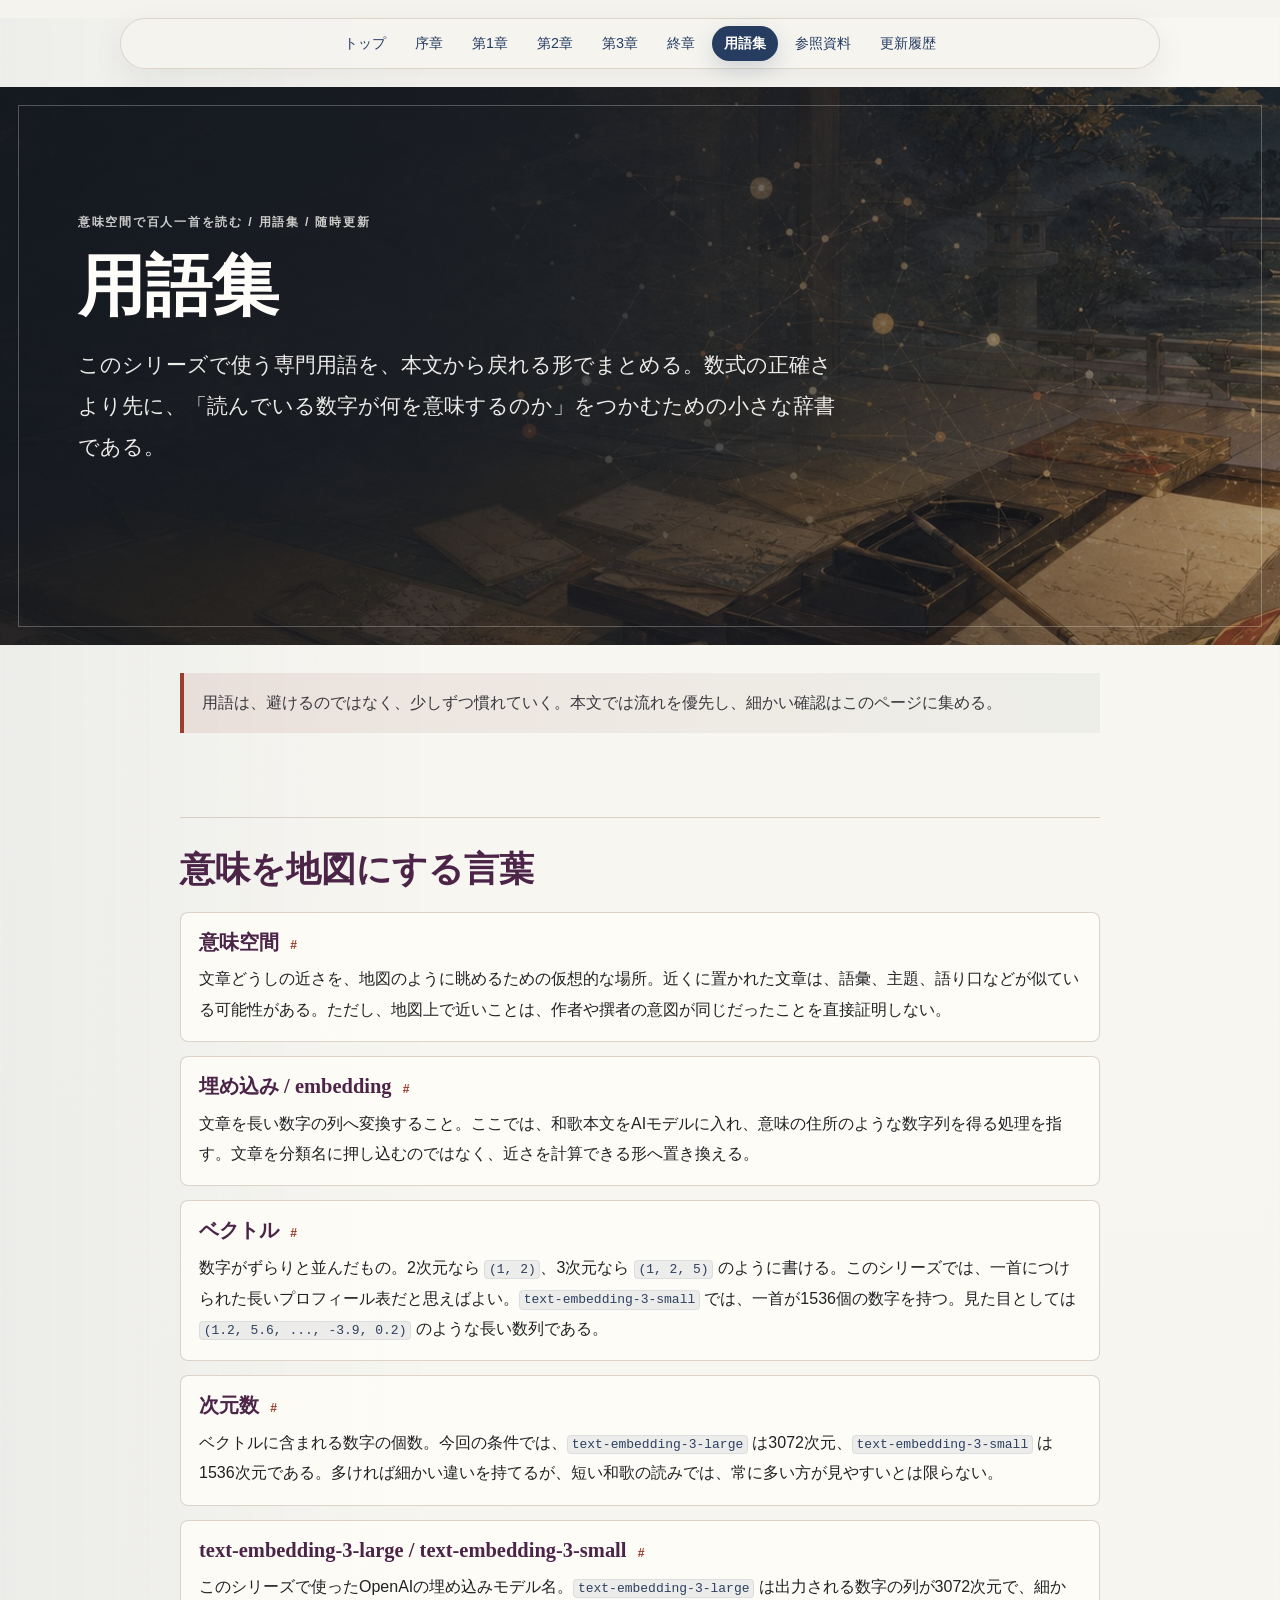
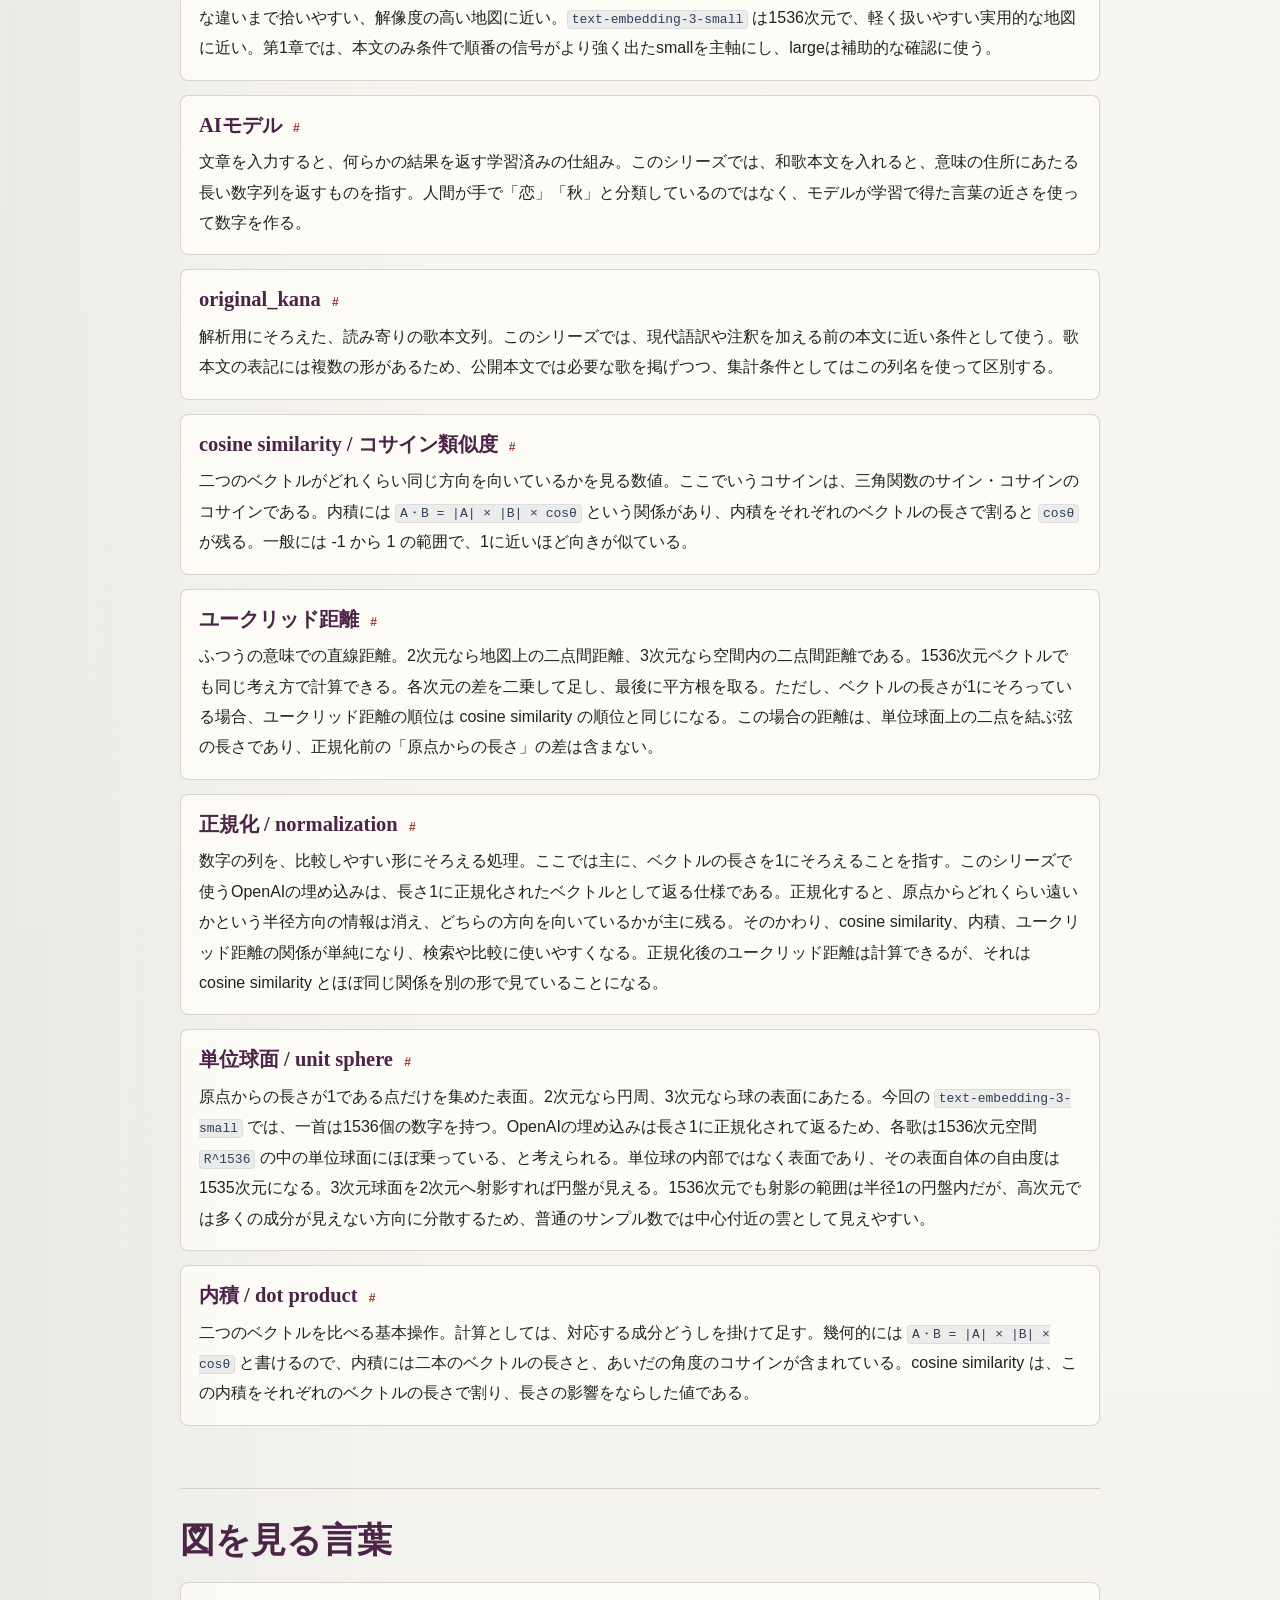
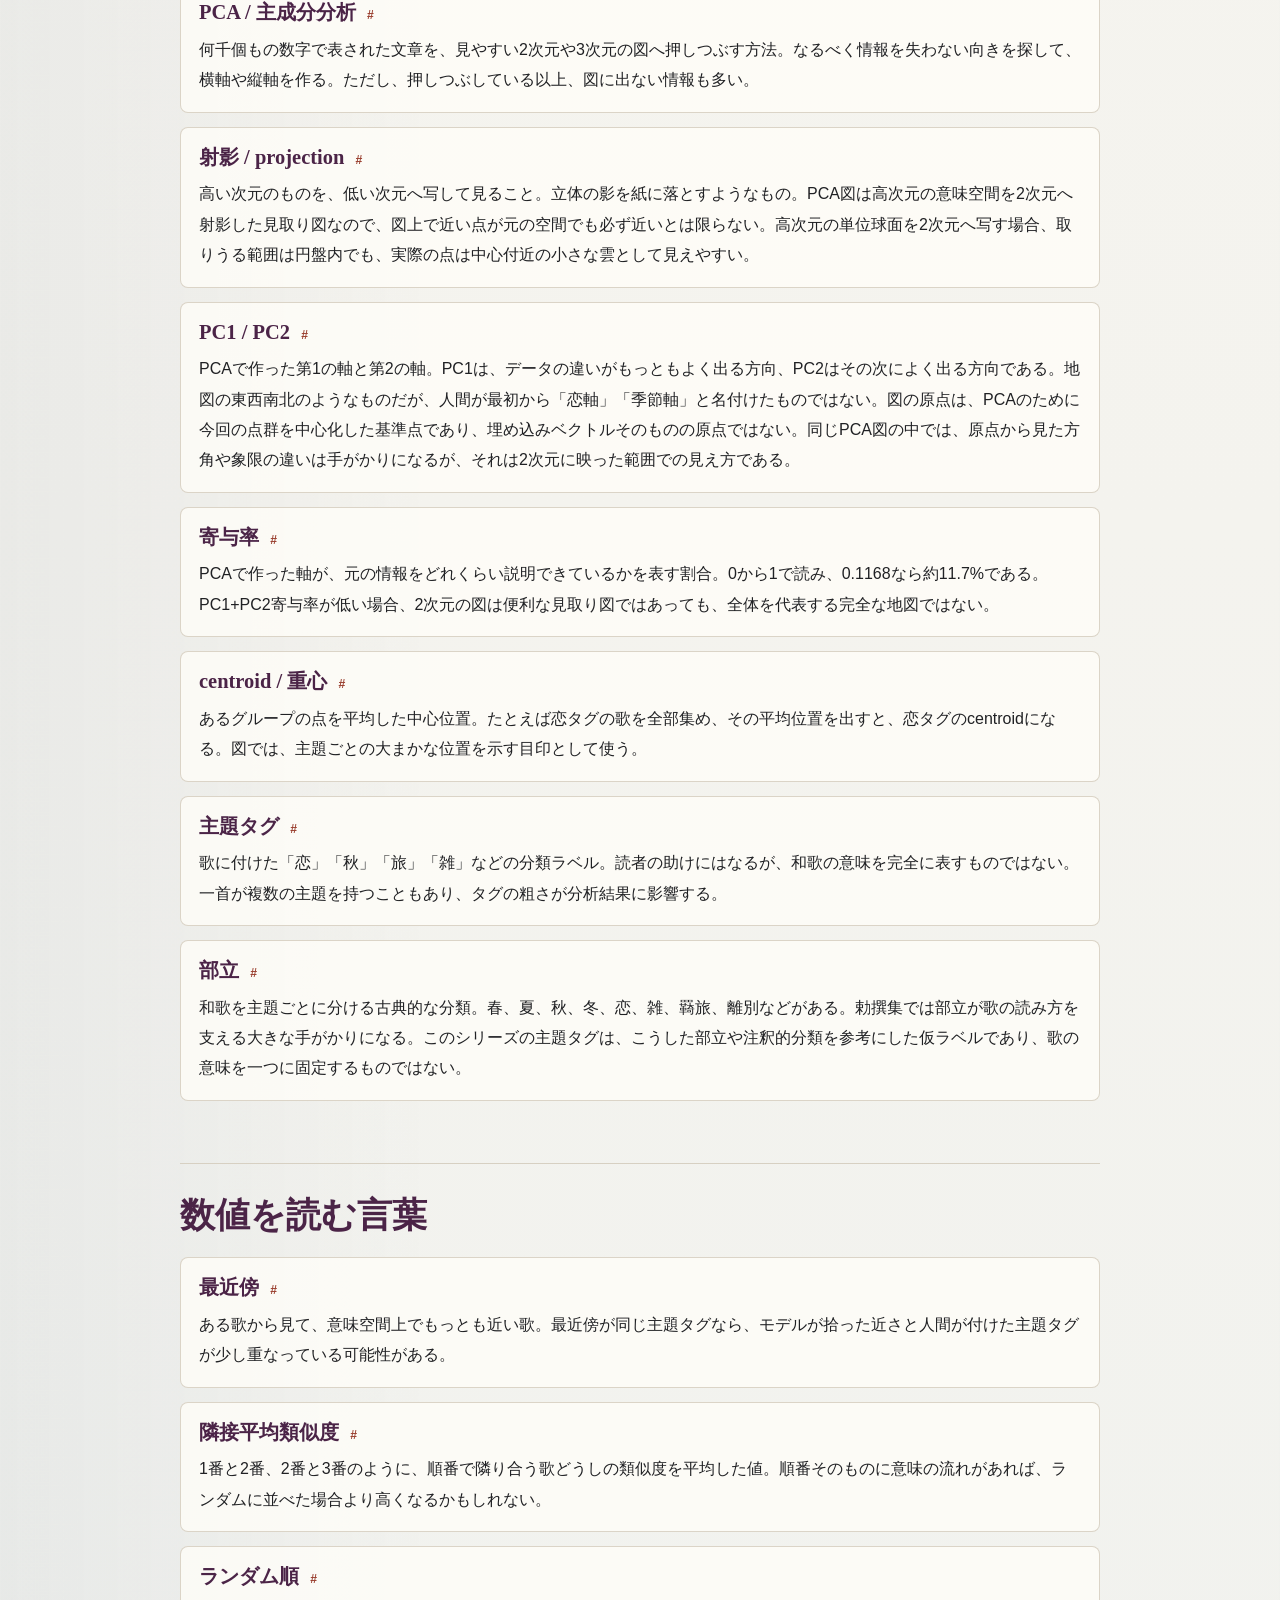
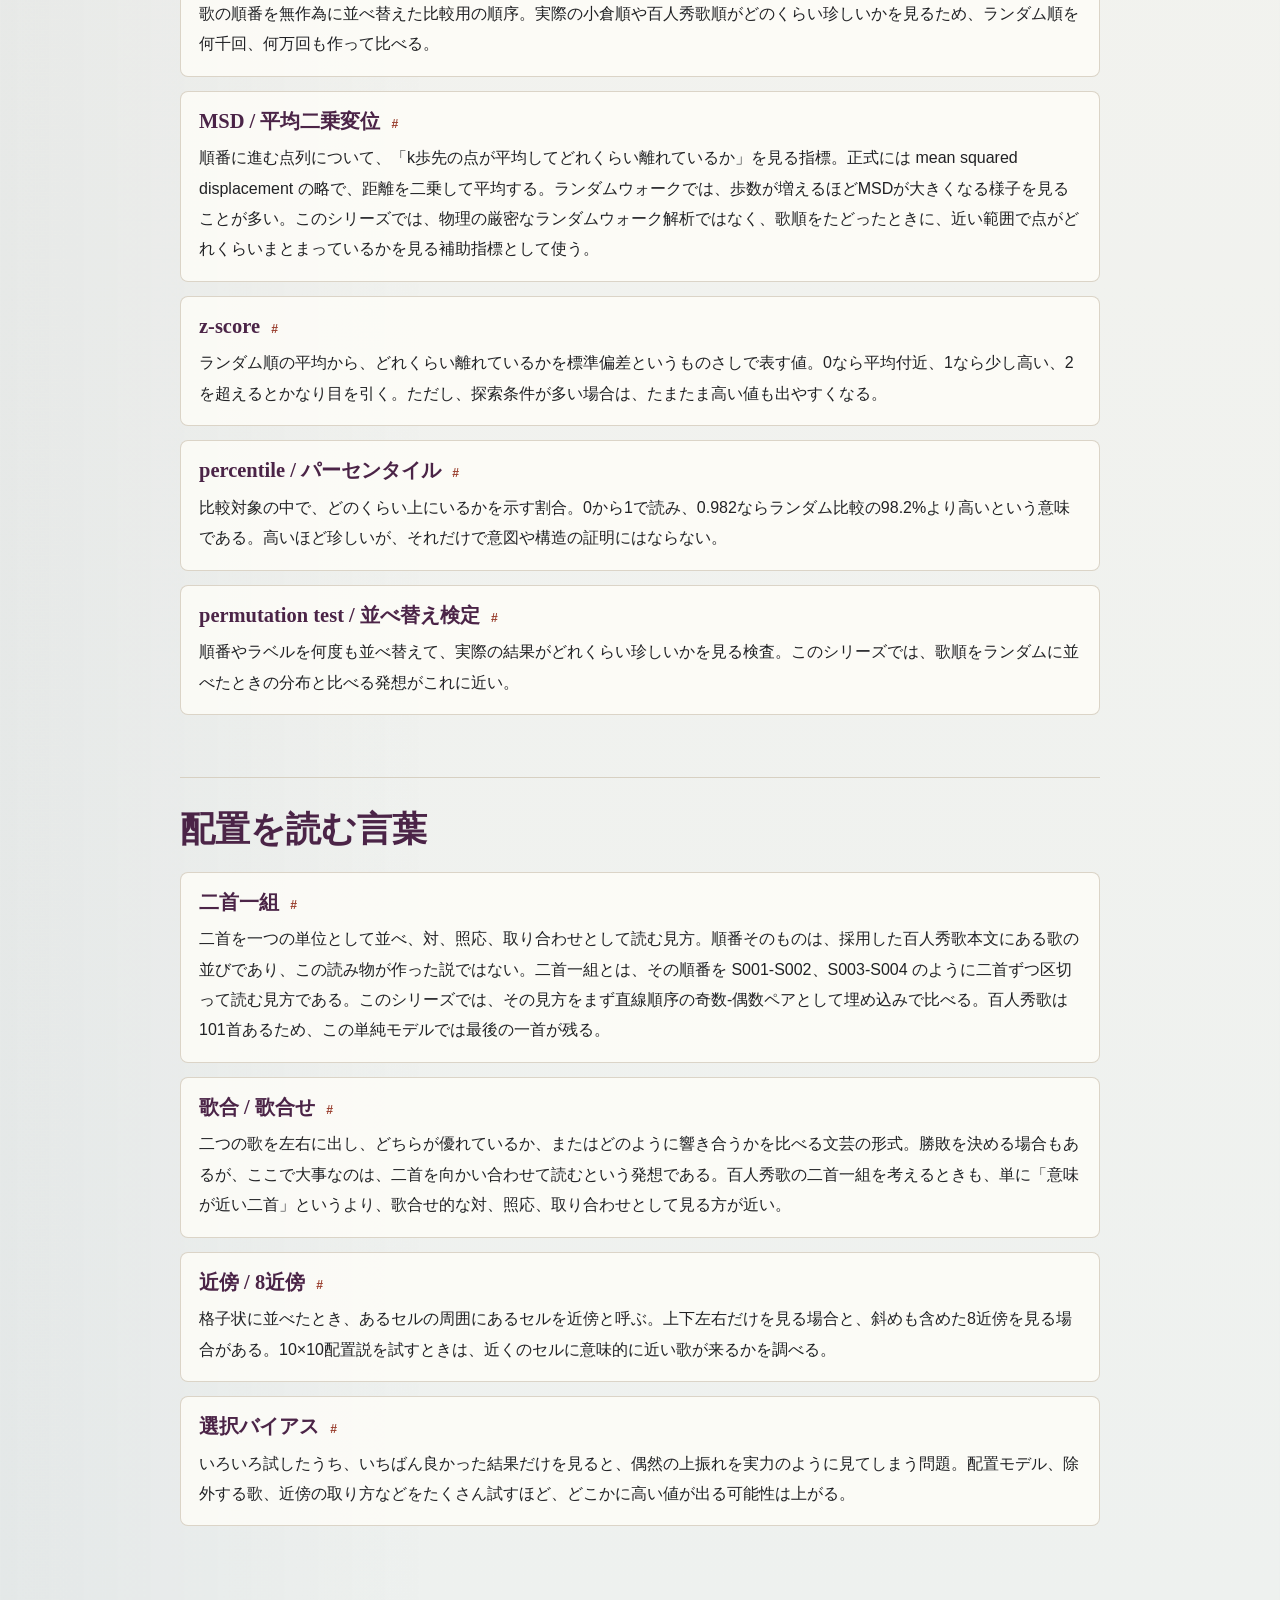
==== commit 31530467: "Polish Japanese wording after public proofread" ====
--- a/docs/glossary/index.html
+++ b/docs/glossary/index.html
@@ -23,7 +23,7 @@
 
       <header class="article-hero">
         <p class="meta">意味空間で百人一首を読む / 用語集 / 随時更新</p>
-        <h1>専門用語事典</h1>
+        <h1>用語集</h1>
         <p class="lead">
           このシリーズで使う専門用語を、本文から戻れる形でまとめる。数式の正確さより先に、「読んでいる数字が何を意味するのか」をつかむための小さな辞書である。
         </p>
@@ -67,7 +67,7 @@
           <article class="glossary-item" id="term-model-large-small">
             <h3>text-embedding-3-large / text-embedding-3-small <a class="anchor-link" href="#term-model-large-small">#</a></h3>
             <p>
-              このシリーズで使ったOpenAIの埋め込みモデル名。<code>text-embedding-3-large</code> は出力される数字の列が3072次元で、細かな違いまで拾いやすい高解像度の地図に近い。<code>text-embedding-3-small</code> は1536次元で、軽く扱いやすい実用的な地図に近い。第1章では、本文のみ条件で順番の信号がより強く出たsmallを主軸にし、largeは補助的な確認に使う。
+              このシリーズで使ったOpenAIの埋め込みモデル名。<code>text-embedding-3-large</code> は出力される数字の列が3072次元で、細かな違いまで拾いやすい、解像度の高い地図に近い。<code>text-embedding-3-small</code> は1536次元で、軽く扱いやすい実用的な地図に近い。第1章では、本文のみ条件で順番の信号がより強く出たsmallを主軸にし、largeは補助的な確認に使う。
             </p>
           </article>
 
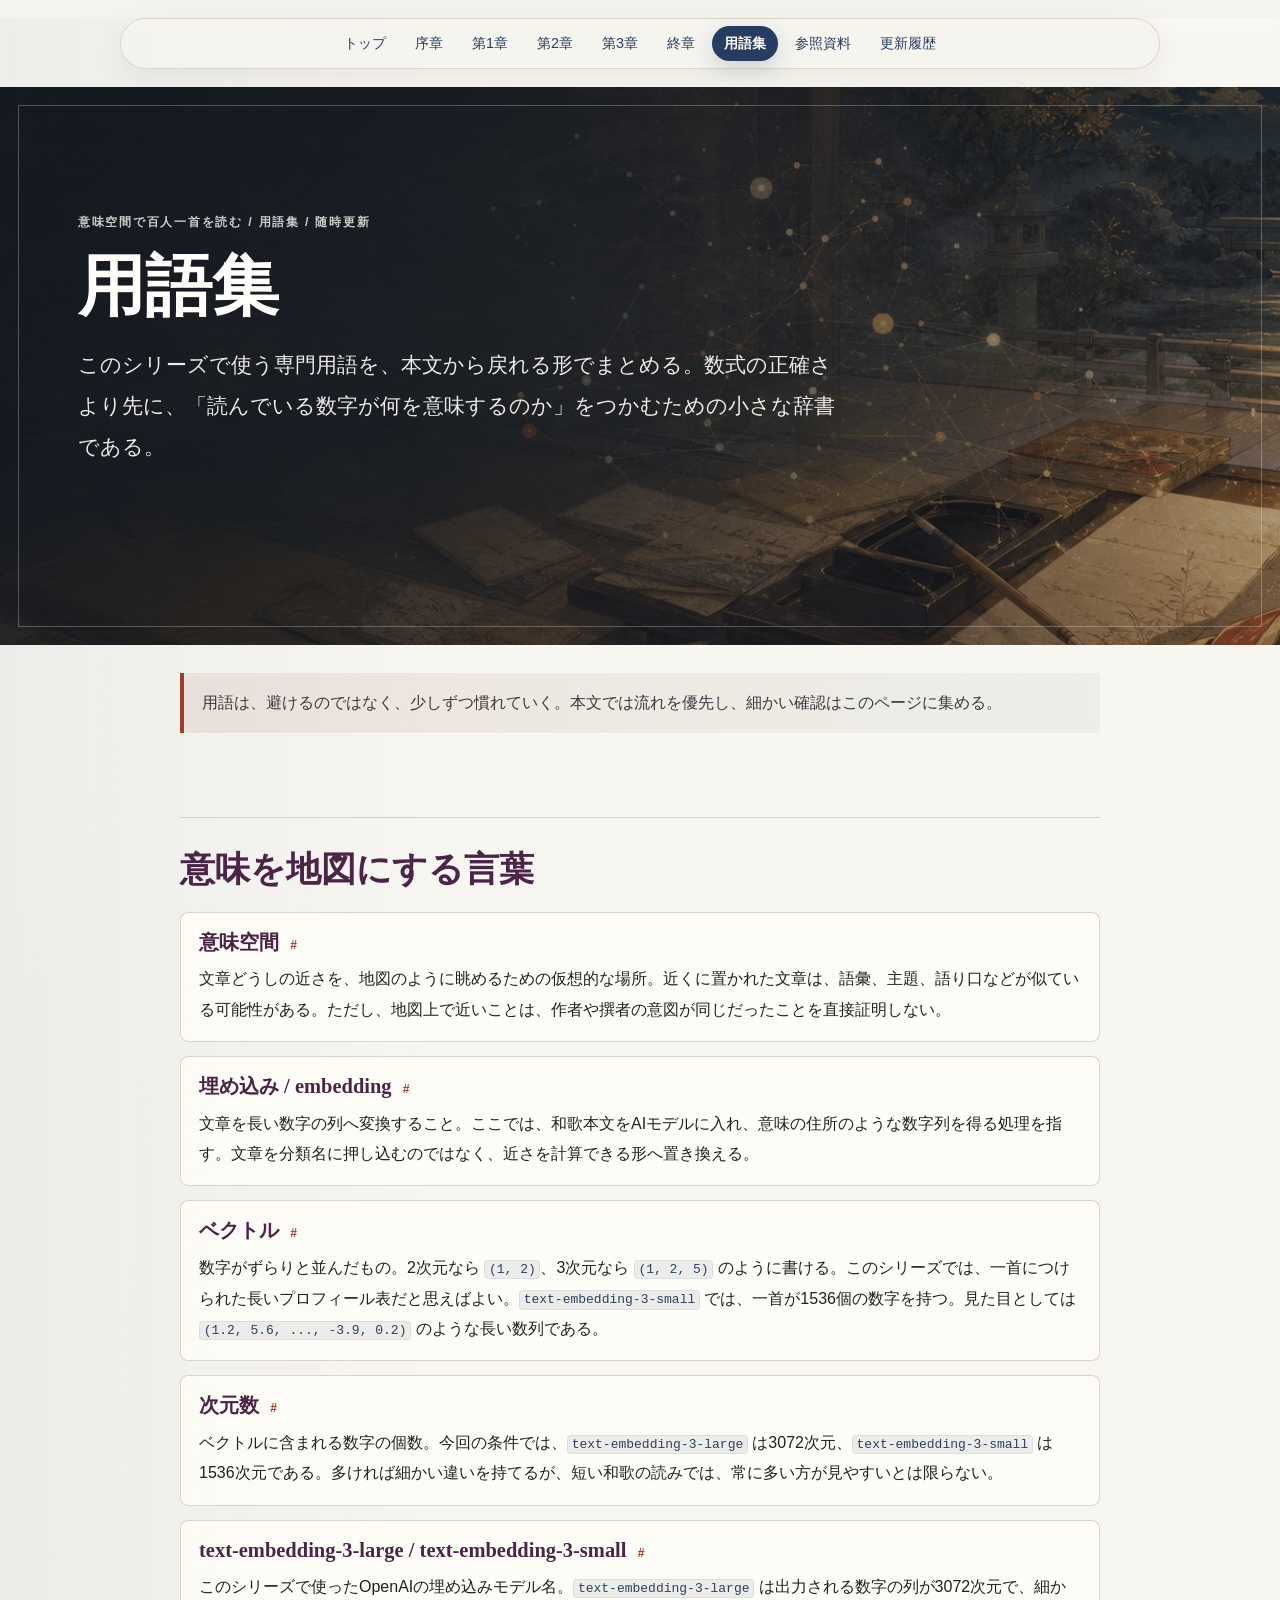
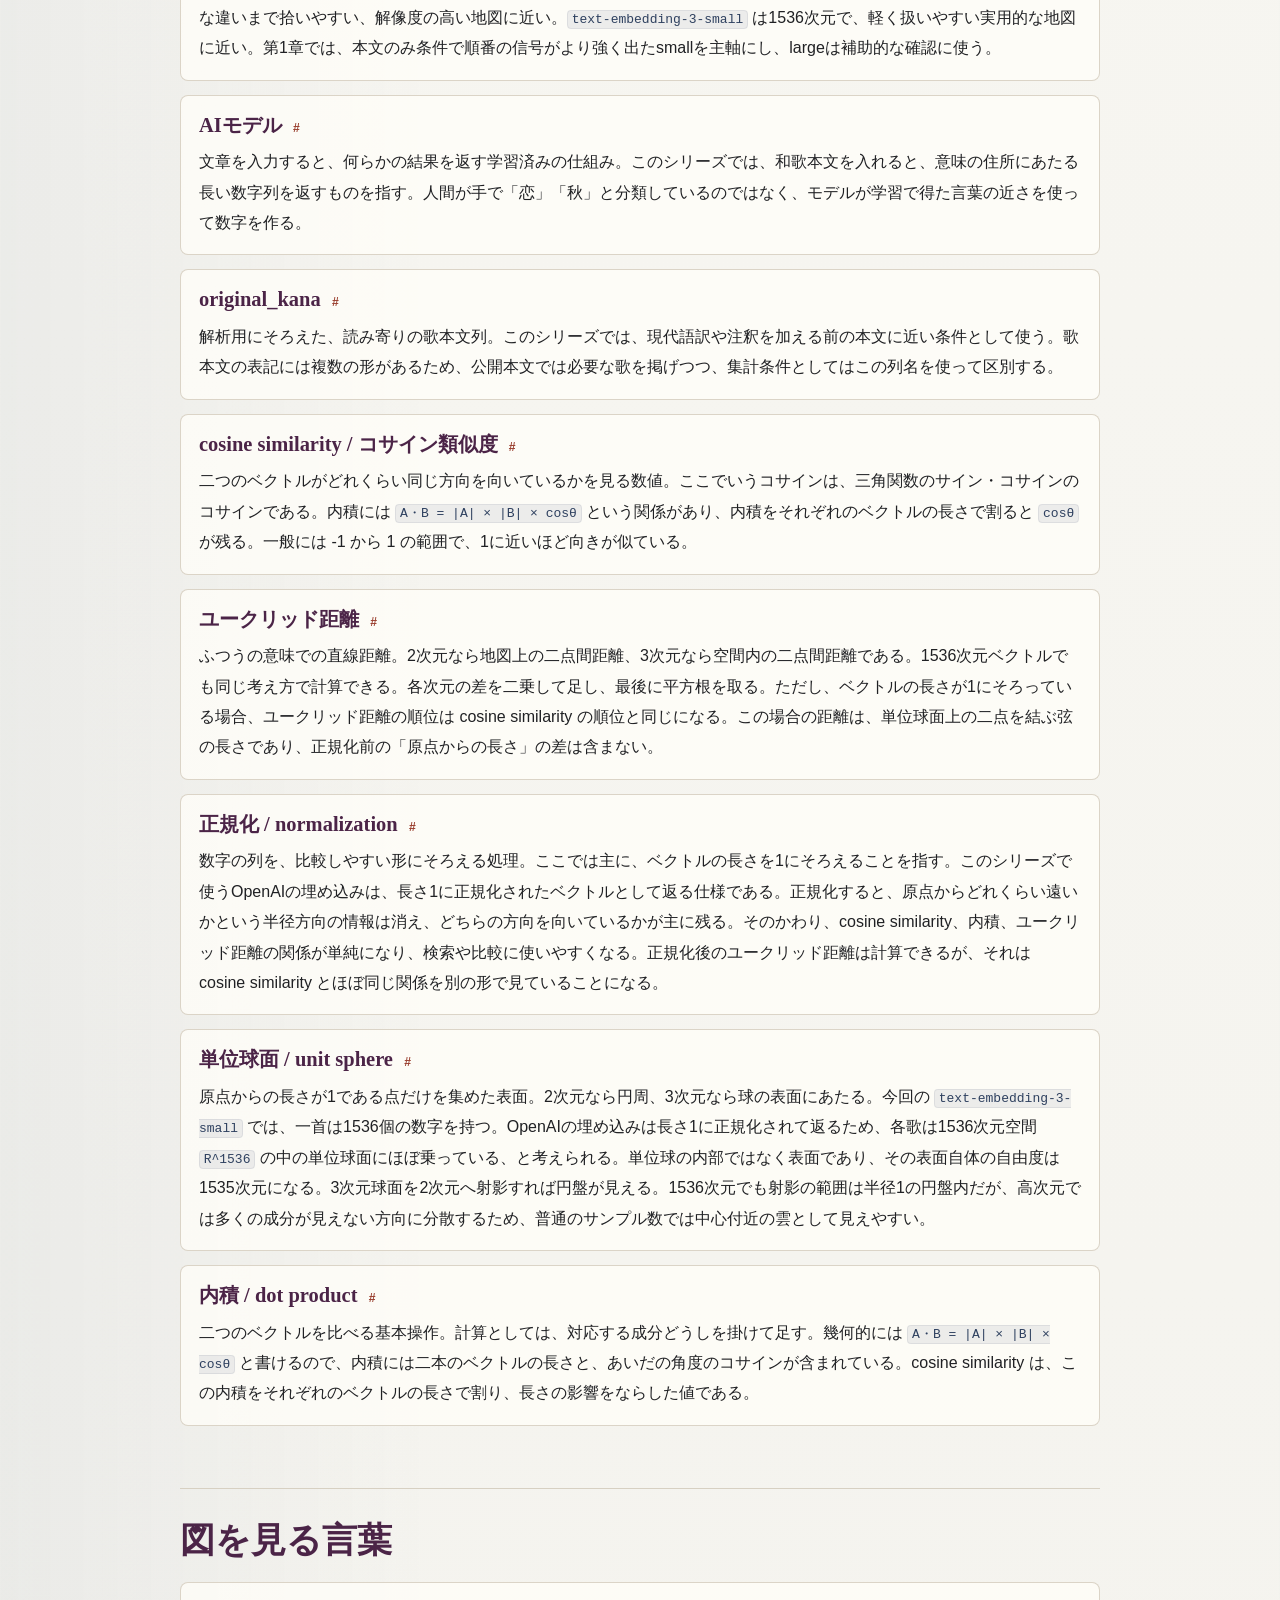
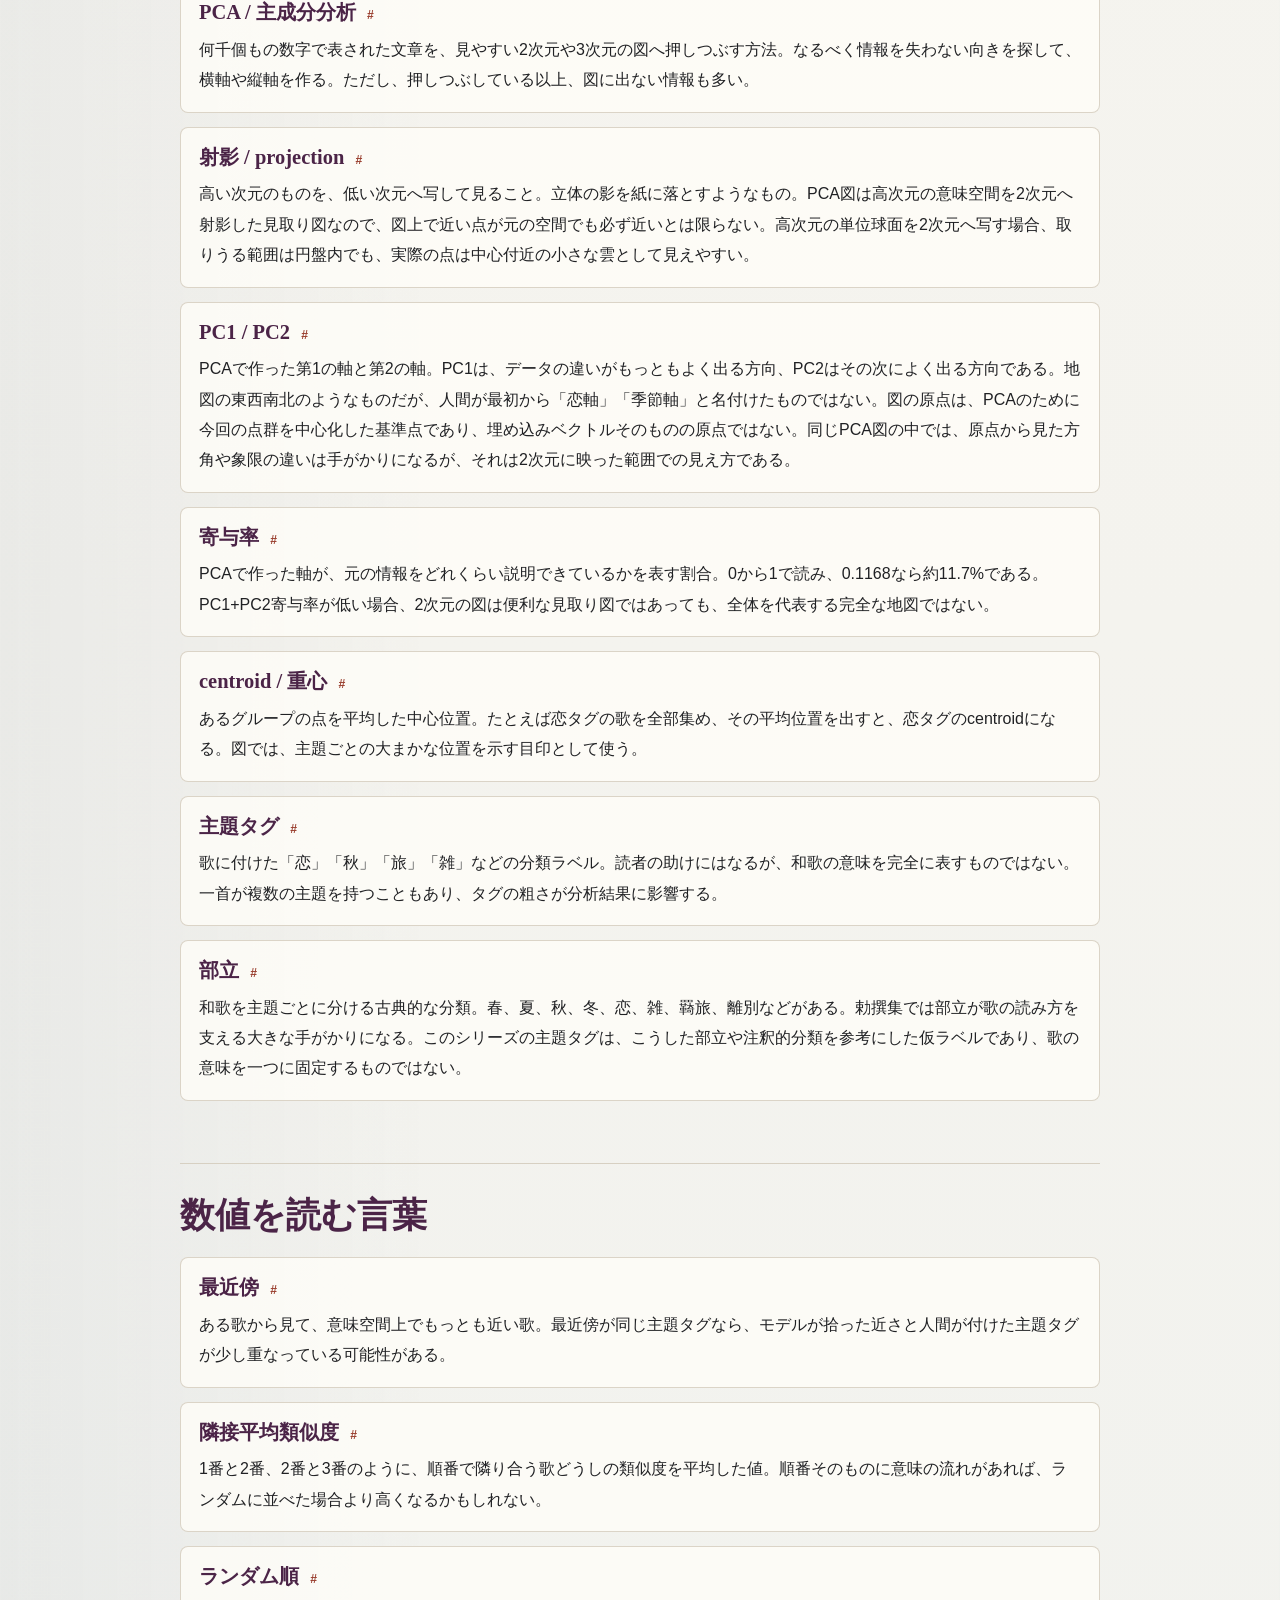
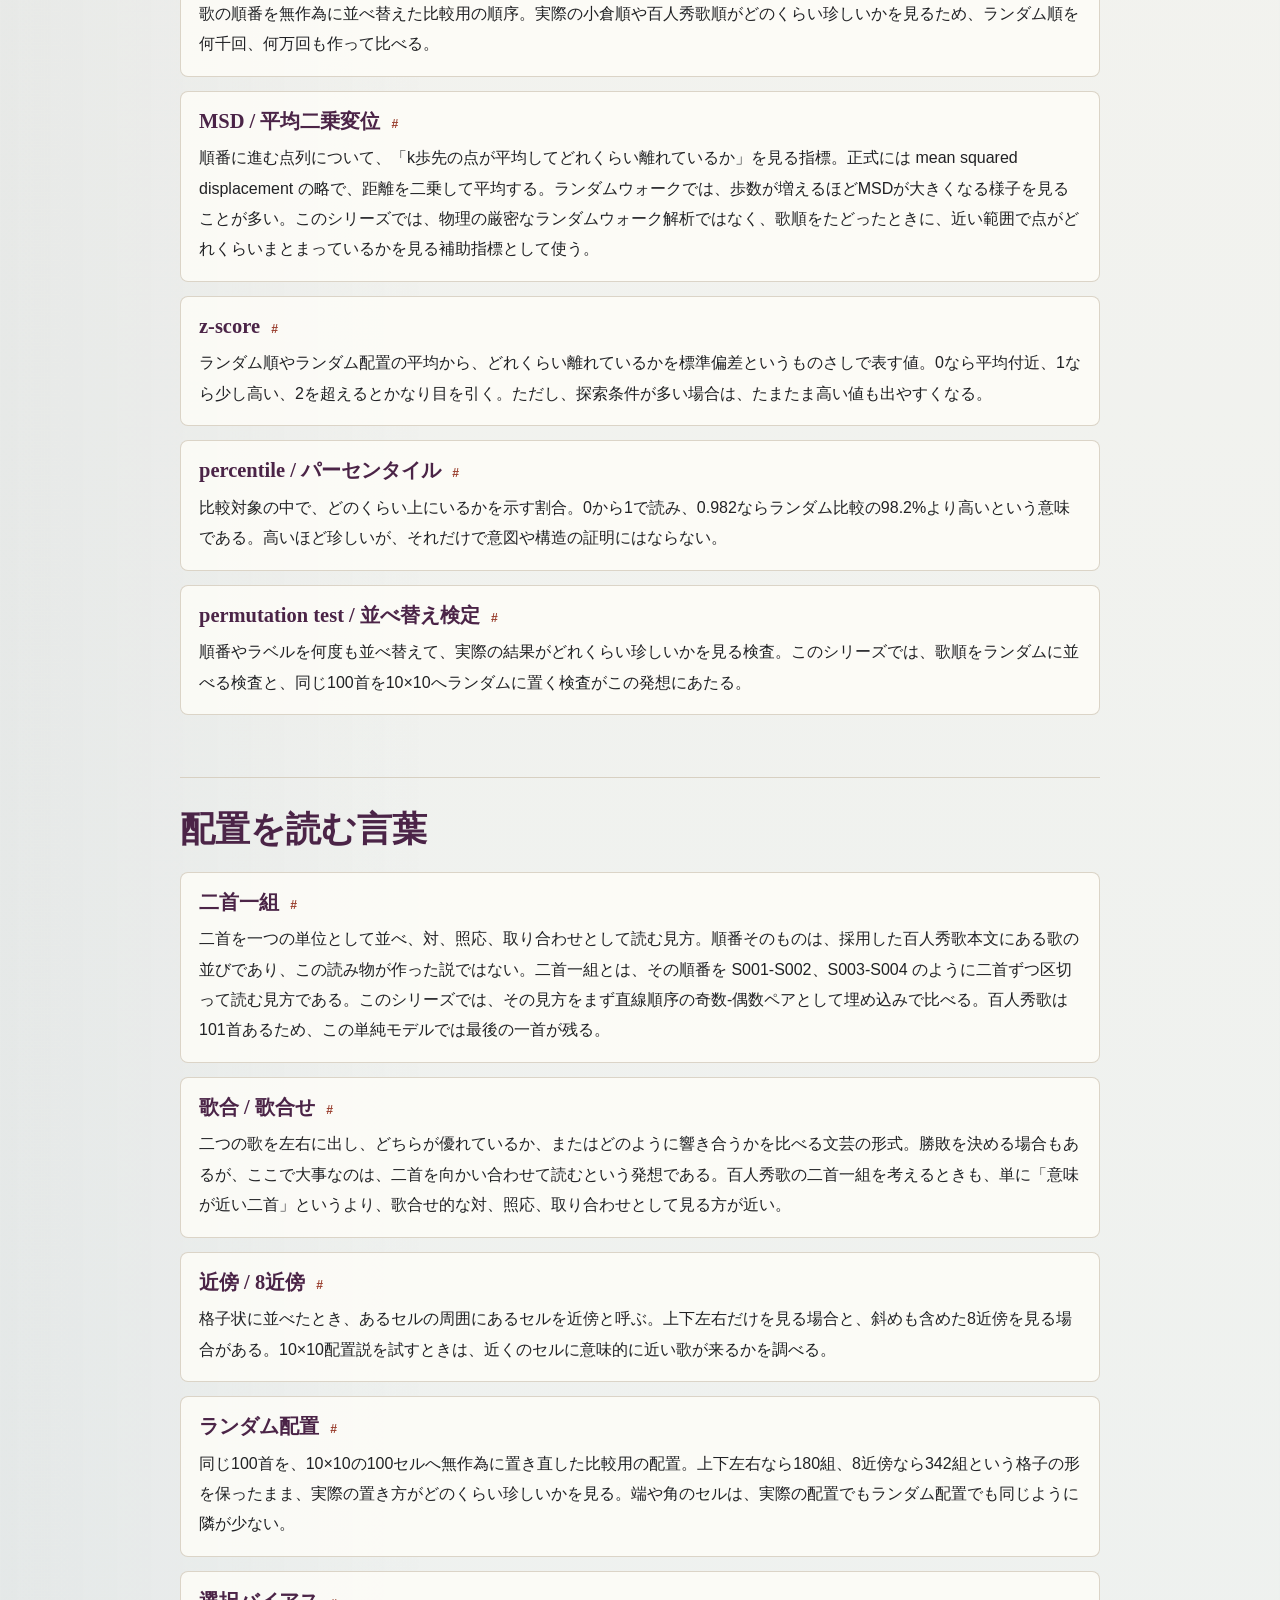
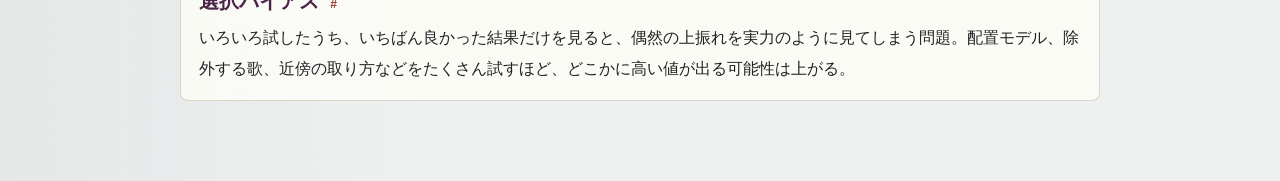
==== commit 2d16eecd: "Correct 10x10 baseline and refresh publication" ====
--- a/docs/glossary/index.html
+++ b/docs/glossary/index.html
@@ -4,8 +4,17 @@
     <meta charset="utf-8" />
     <meta name="viewport" content="width=device-width, initial-scale=1" />
     <title>用語集 | 意味空間で百人一首を読む</title>
+    <meta name="description" content="埋め込み、ベクトル、cosine similarity、PCA、percentileなど、本文で使う専門用語を一般読者向けに説明する用語集。" />
+    <link rel="canonical" href="https://dueyama.github.io/hyakunin-isshu-semantic-map/glossary/" />
+    <meta property="og:locale" content="ja_JP" />
+    <meta property="og:type" content="website" />
+    <meta property="og:title" content="用語集 | 意味空間で百人一首を読む" />
+    <meta property="og:description" content="AI埋め込みと統計の言葉を、本文の流れに沿って説明する。" />
+    <meta property="og:url" content="https://dueyama.github.io/hyakunin-isshu-semantic-map/glossary/" />
+    <meta property="og:image" content="https://dueyama.github.io/hyakunin-isshu-semantic-map/figures/hero-heian-semantic-map.jpg" />
+    <meta name="twitter:card" content="summary_large_image" />
     <link rel="icon" type="image/svg+xml" href="../favicon.svg" />
-    <link rel="stylesheet" href="../assets/reading.css?v=20260703-heian-hero4" />
+    <link rel="stylesheet" href="../assets/reading.css?v=20260710-review" />
   </head>
   <body class="article article-zero">
     <main>
@@ -210,7 +219,7 @@
           <article class="glossary-item" id="term-z-score">
             <h3>z-score <a class="anchor-link" href="#term-z-score">#</a></h3>
             <p>
-              ランダム順の平均から、どれくらい離れているかを標準偏差というものさしで表す値。0なら平均付近、1なら少し高い、2を超えるとかなり目を引く。ただし、探索条件が多い場合は、たまたま高い値も出やすくなる。
+              ランダム順やランダム配置の平均から、どれくらい離れているかを標準偏差というものさしで表す値。0なら平均付近、1なら少し高い、2を超えるとかなり目を引く。ただし、探索条件が多い場合は、たまたま高い値も出やすくなる。
             </p>
           </article>
 
@@ -224,7 +233,7 @@
           <article class="glossary-item" id="term-permutation">
             <h3>permutation test / 並べ替え検定 <a class="anchor-link" href="#term-permutation">#</a></h3>
             <p>
-              順番やラベルを何度も並べ替えて、実際の結果がどれくらい珍しいかを見る検査。このシリーズでは、歌順をランダムに並べたときの分布と比べる発想がこれに近い。
+              順番やラベルを何度も並べ替えて、実際の結果がどれくらい珍しいかを見る検査。このシリーズでは、歌順をランダムに並べる検査と、同じ100首を10×10へランダムに置く検査がこの発想にあたる。
             </p>
           </article>
         </div>
@@ -251,6 +260,13 @@
             <h3>近傍 / 8近傍 <a class="anchor-link" href="#term-neighborhood">#</a></h3>
             <p>
               格子状に並べたとき、あるセルの周囲にあるセルを近傍と呼ぶ。上下左右だけを見る場合と、斜めも含めた8近傍を見る場合がある。10×10配置説を試すときは、近くのセルに意味的に近い歌が来るかを調べる。
+            </p>
+          </article>
+
+          <article class="glossary-item" id="term-random-layout">
+            <h3>ランダム配置 <a class="anchor-link" href="#term-random-layout">#</a></h3>
+            <p>
+              同じ100首を、10×10の100セルへ無作為に置き直した比較用の配置。上下左右なら180組、8近傍なら342組という格子の形を保ったまま、実際の置き方がどのくらい珍しいかを見る。端や角のセルは、実際の配置でもランダム配置でも同じように隣が少ない。
             </p>
           </article>
 
--- a/docs/assets/reading.css
+++ b/docs/assets/reading.css
@@ -606,6 +606,11 @@
   width: min(1280px, calc(100vw - 44px));
 }
 
+.deep-dive > figure.figure-wide {
+  margin-left: 50%;
+  margin-right: 0;
+}
+
 figure img {
   background: #fffdfa;
   border: 1px solid rgba(215, 208, 194, 0.95);
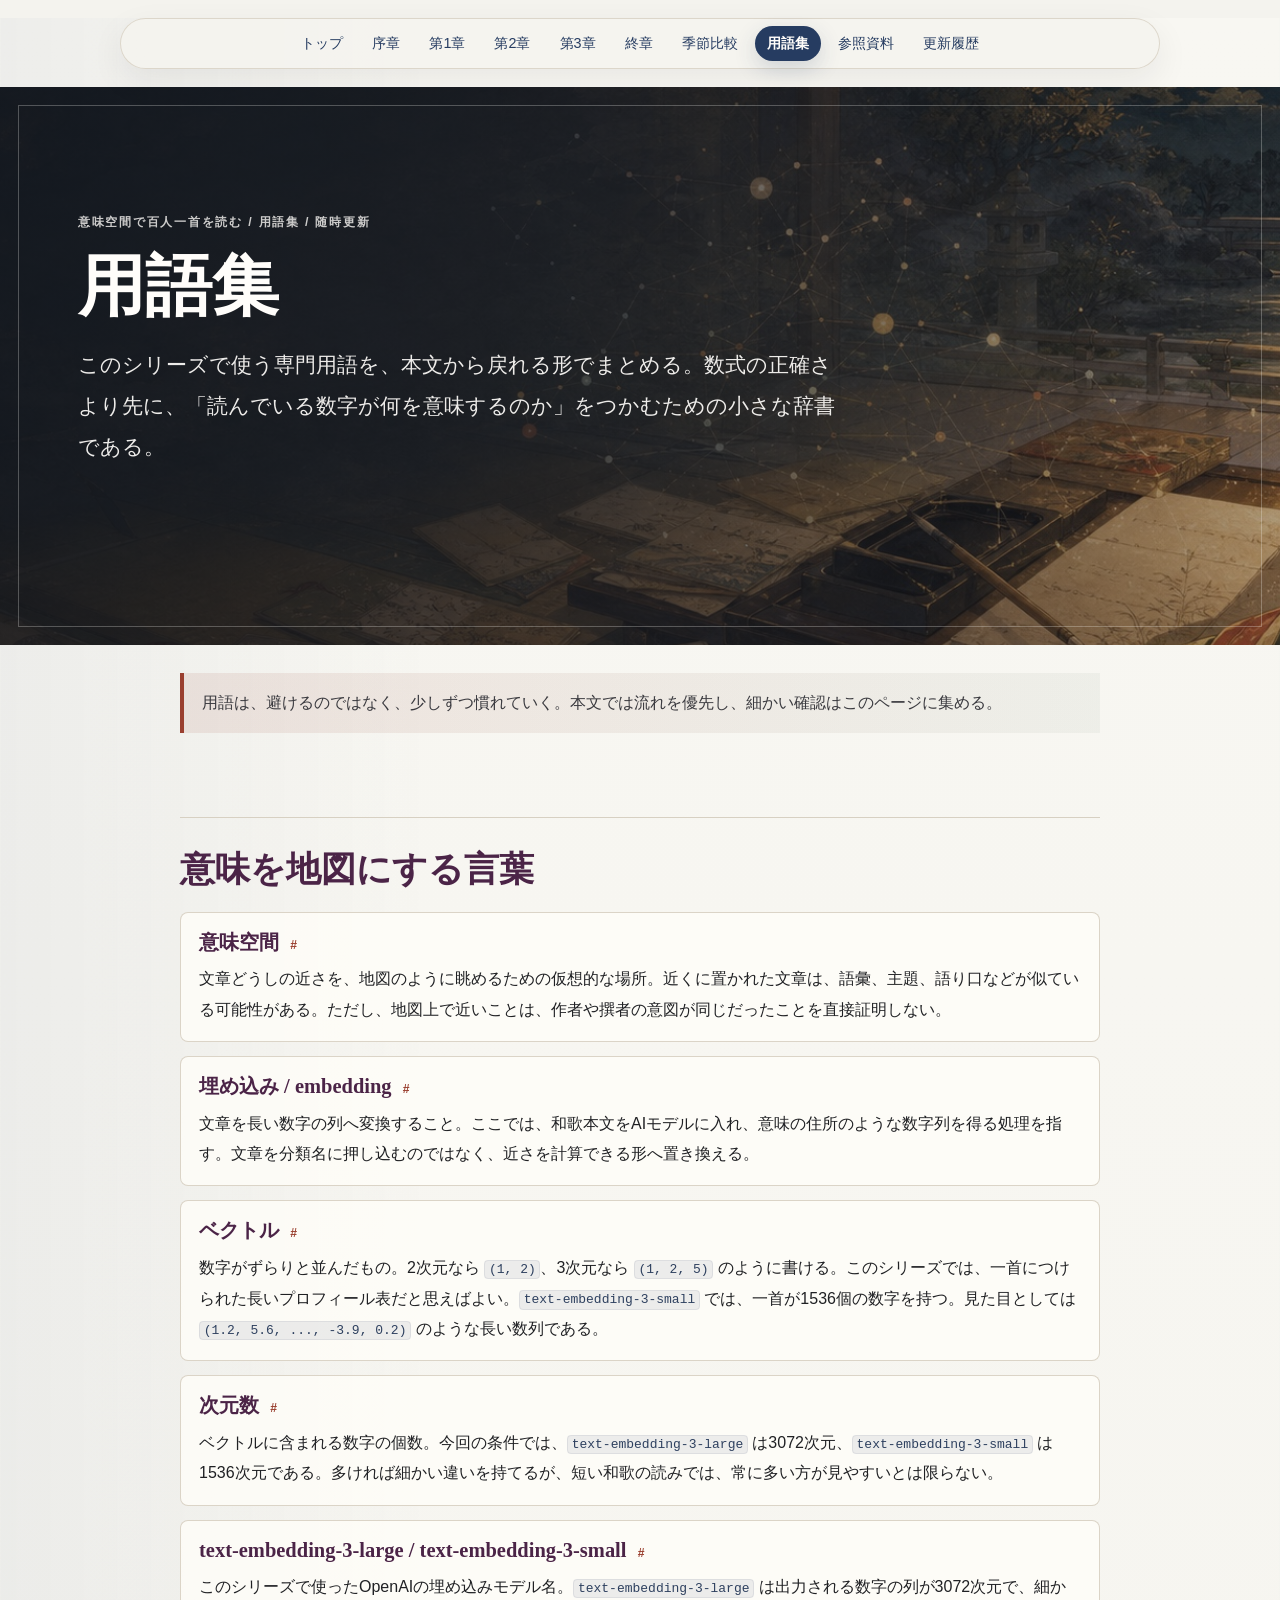
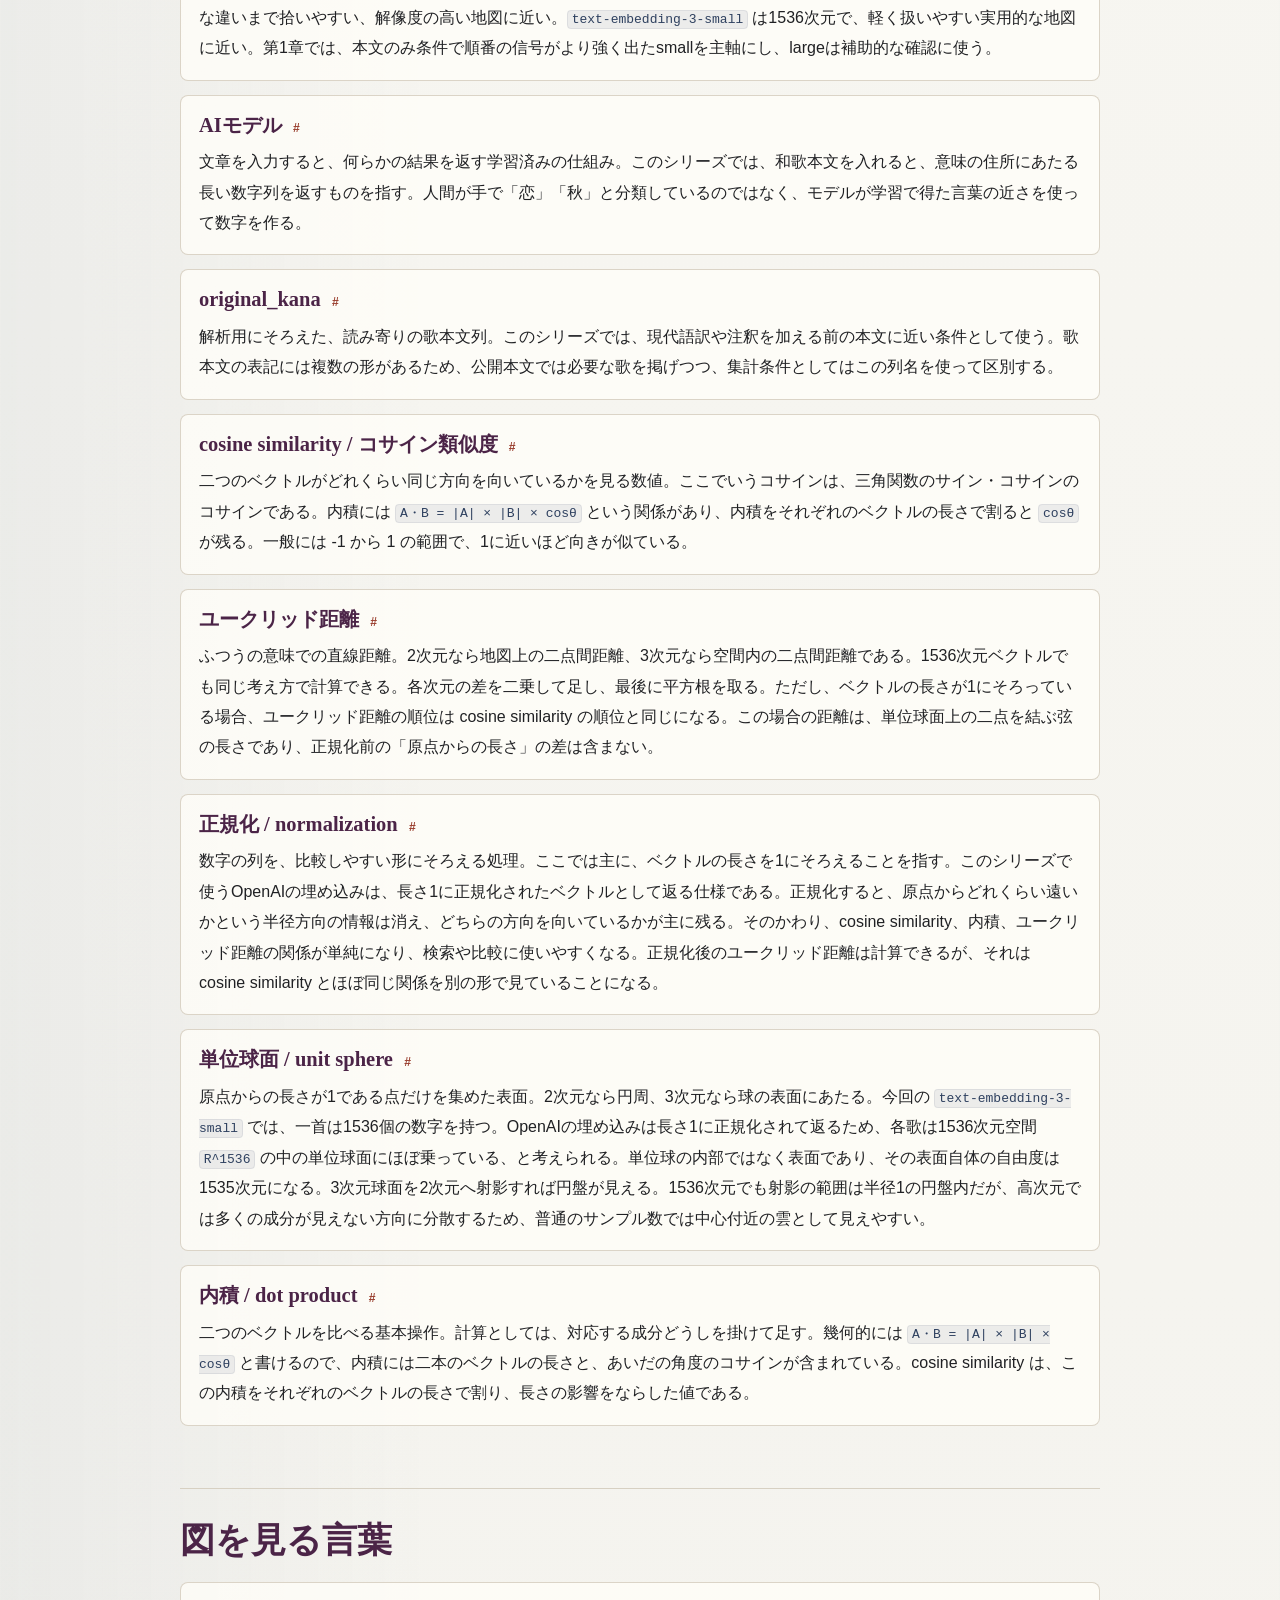
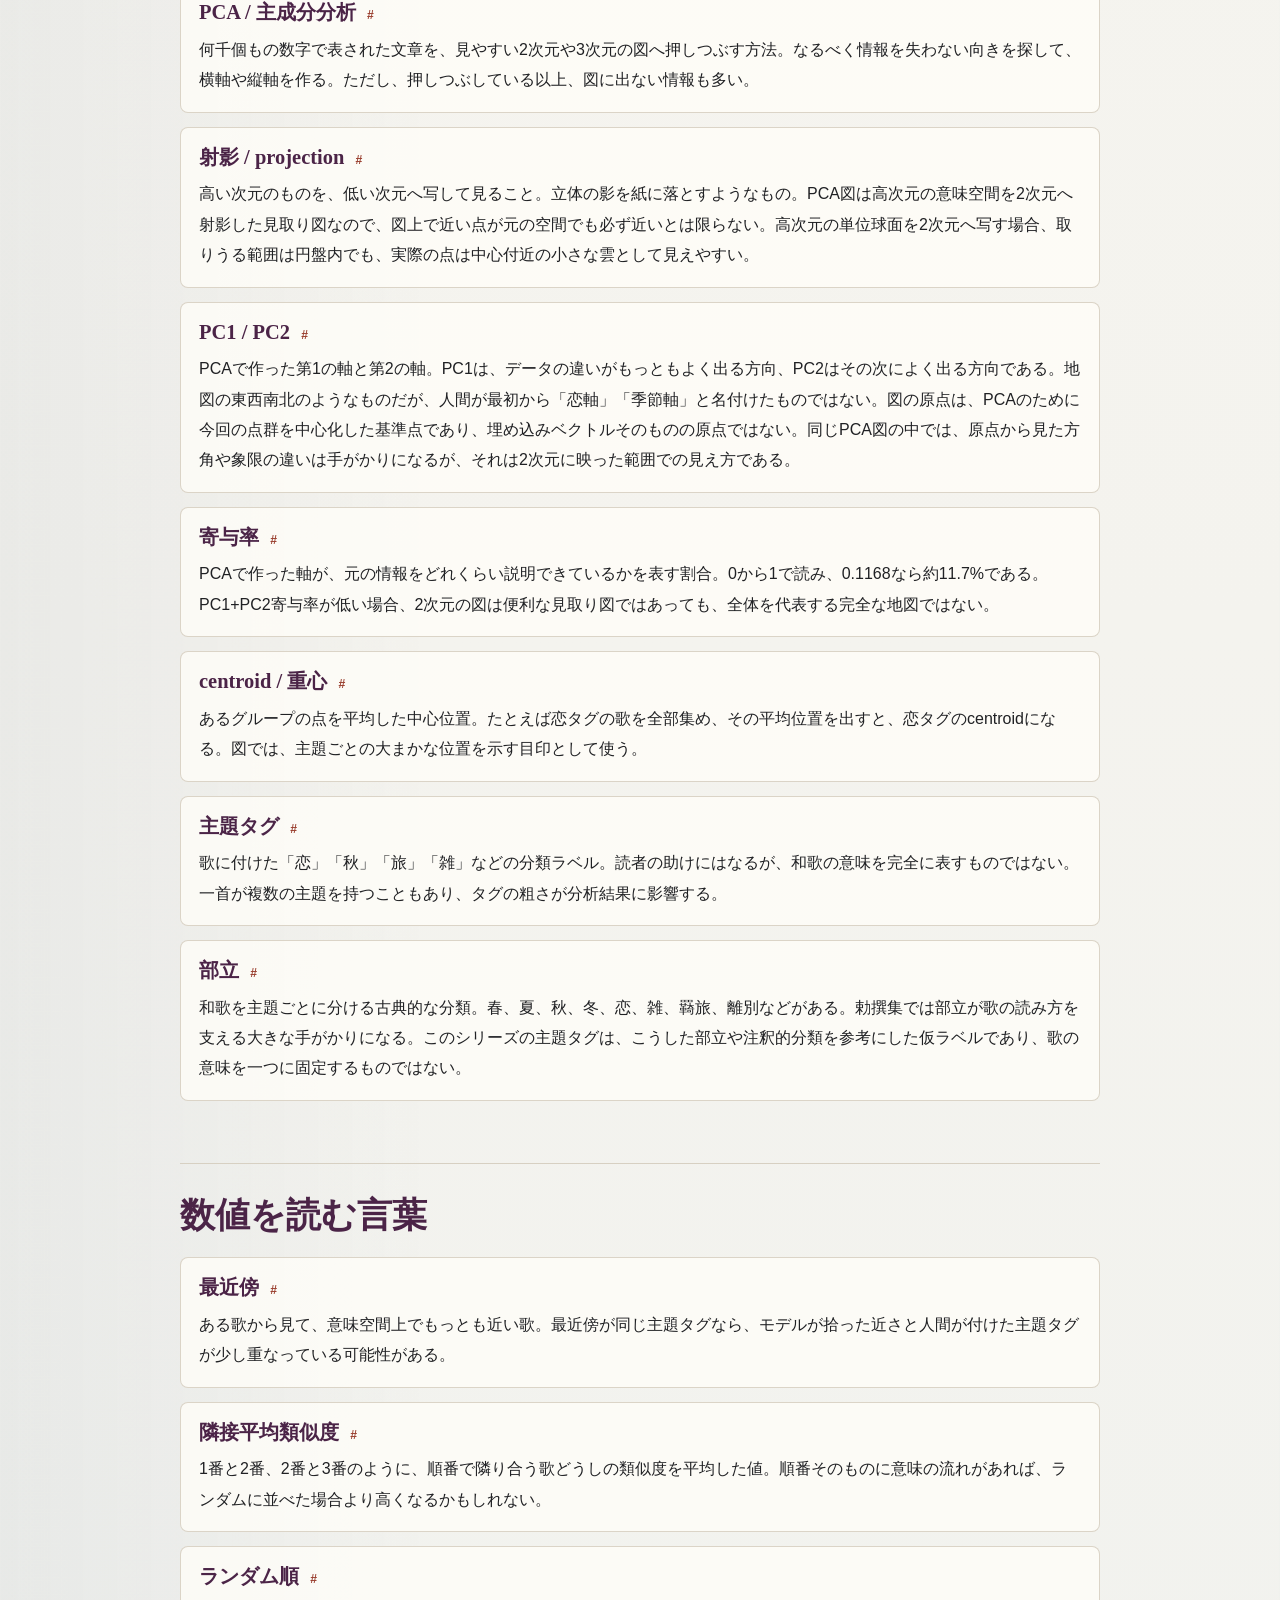
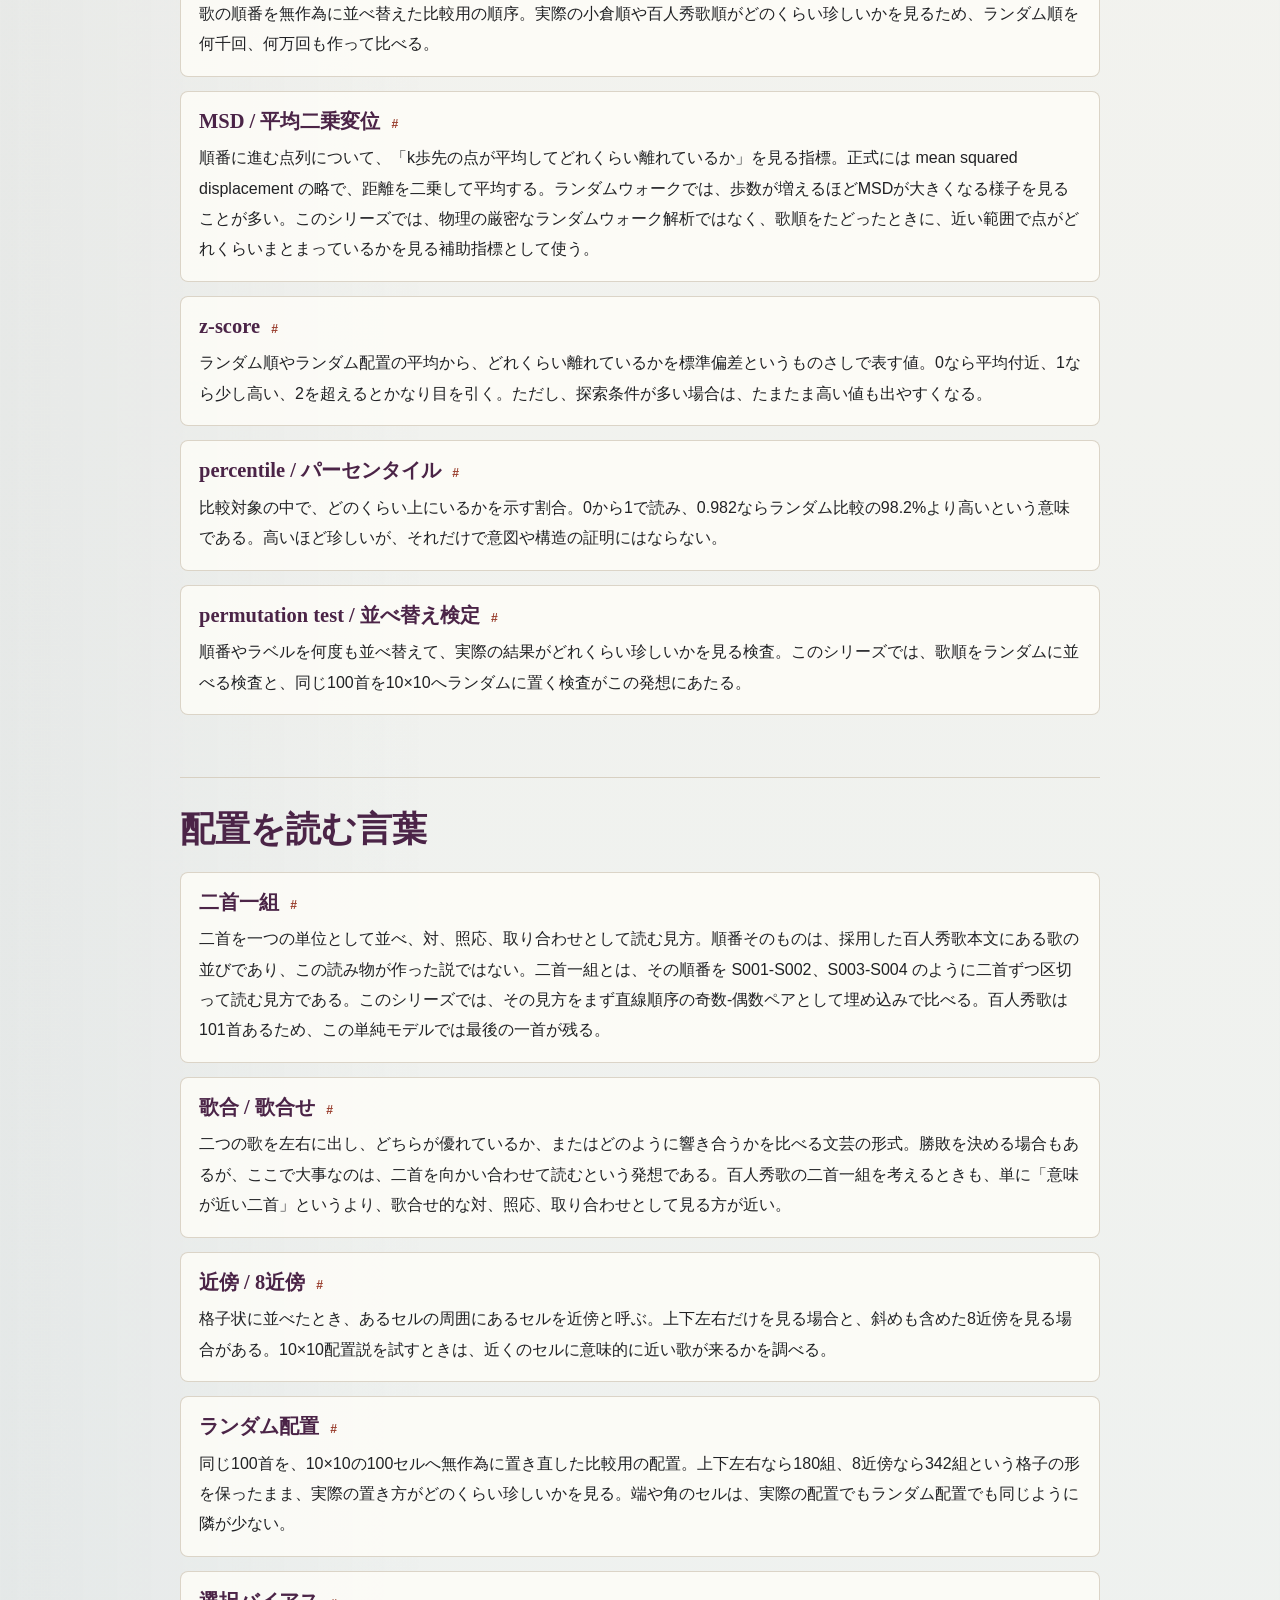
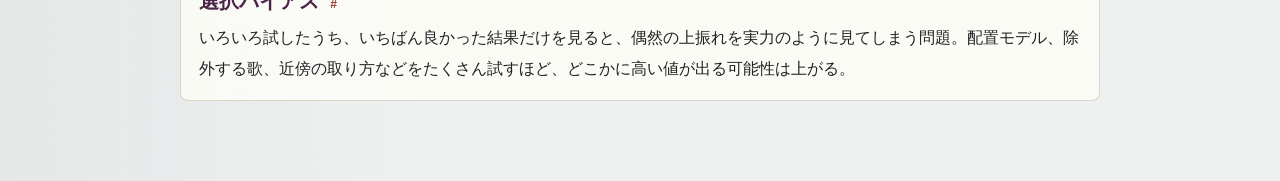
==== commit d40c259b: "Add seasonal comparisons with Jev and GPT-5.6-Luna" ====
--- a/docs/glossary/index.html
+++ b/docs/glossary/index.html
@@ -25,6 +25,7 @@
         <a href="../paper/2/">第2章</a>
         <a href="../paper/3/">第3章</a>
         <a href="../paper/final/">終章</a>
+        <a href="../paper/seasons/">季節比較</a>
         <a href="./" aria-current="page">用語集</a>
         <a href="../references/">参照資料</a>
         <a href="../updates/">更新履歴</a>
